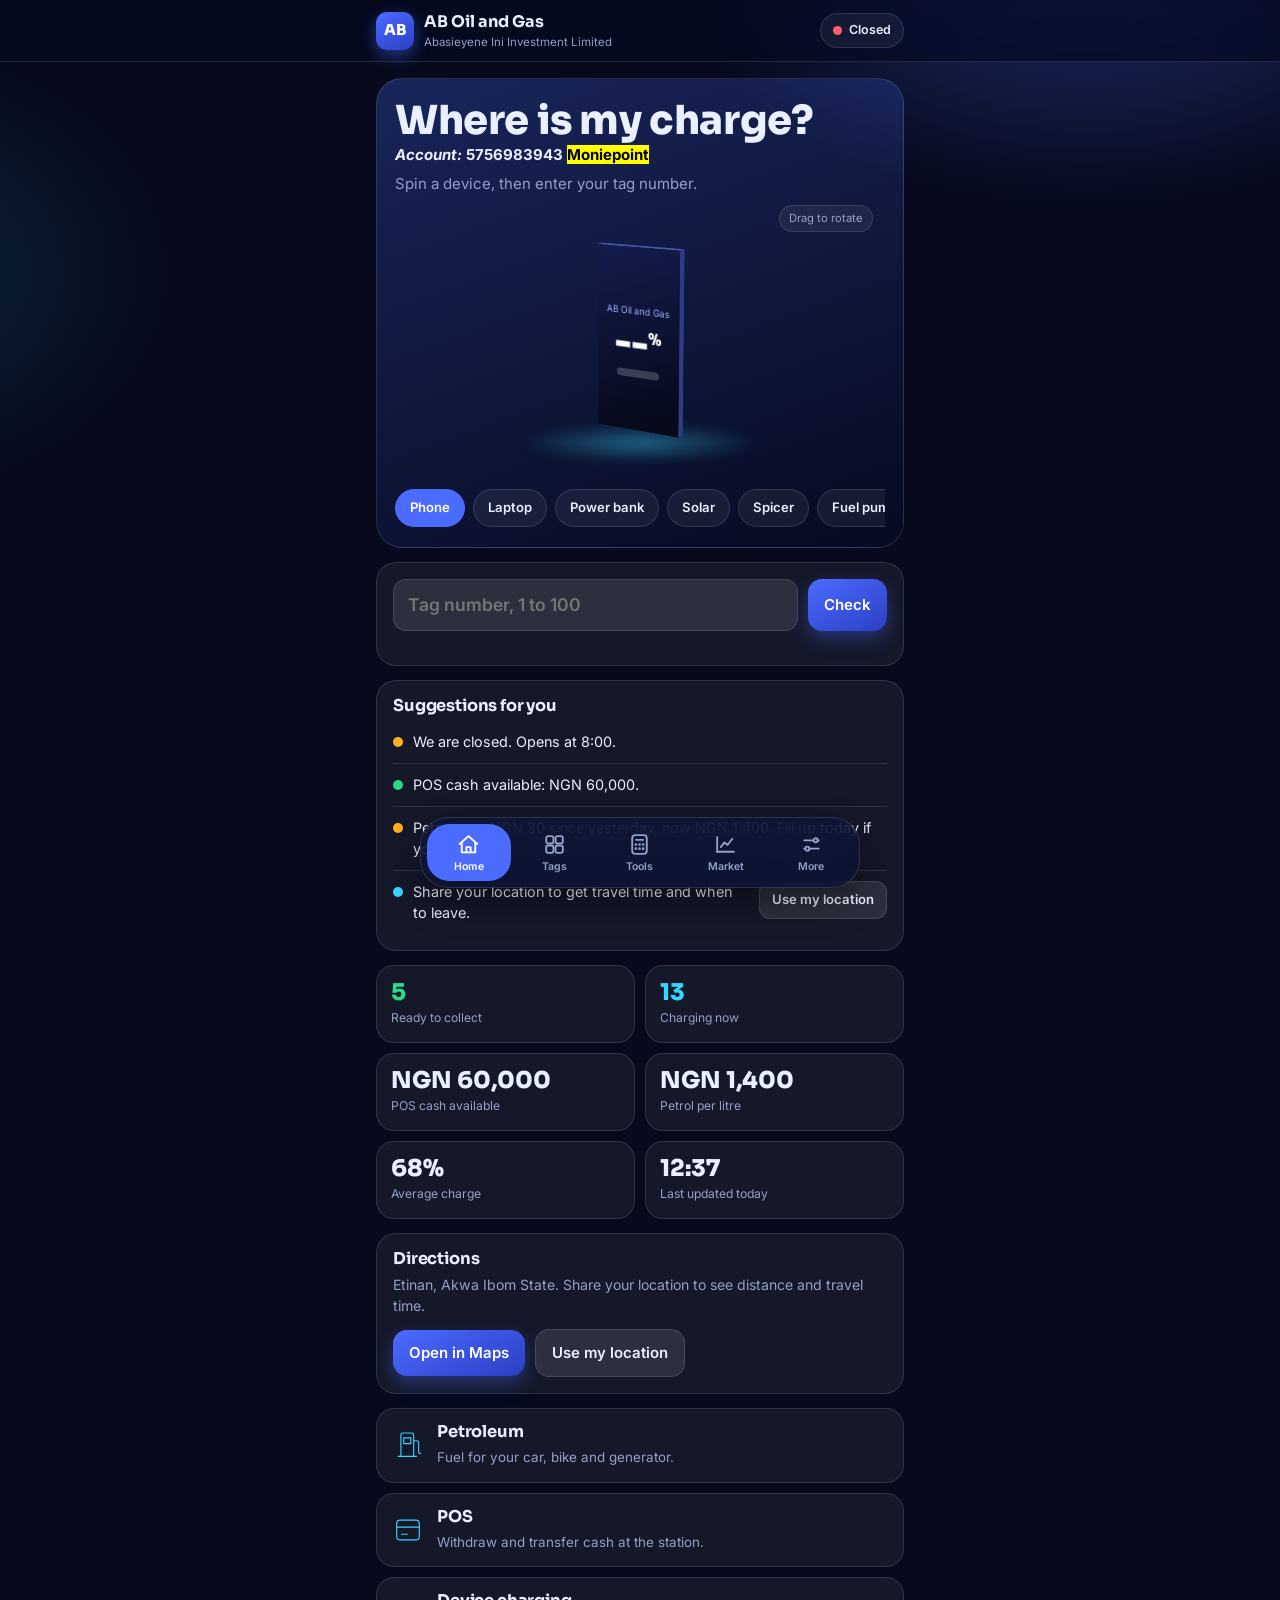
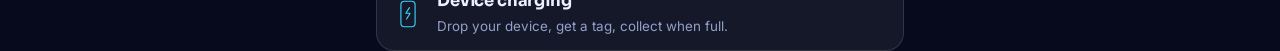
==== index.html @ 844b7a75 "Update index.html" ====
<!DOCTYPE html>
<html lang="en" data-theme="dark">
<head>
<meta charset="UTF-8">
<meta name="viewport" content="width=device-width, initial-scale=1, viewport-fit=cover">
<meta name="theme-color" content="#060A1C">
<title>AB Oil and Gas | Petrol, POS &amp; Device Charging in Etinan – Abasieyene Ini Investment Limited</title>
<meta name="description" content="Abasieyene Oil and Gas in Etinan, Akwa Ibom. Buy petrol (PMS) and diesel, use POS cash services, and charge phones securely with numbered tags. Check your charge status anytime.">
<meta name="keywords" content="Abasieyene Oil and Gas, Etinan petrol station, Akwa Ibom PMS, POS Etinan, device charging Etinan, Abasieyene Ini Investment Limited, fuel station Nigeria">
<meta name="author" content="Figsh for Abasieyene Ini Investment Limited">
<meta name="robots" content="index, follow">
<link rel="canonical" href="https://ab.devtem.org/">
<link rel="icon" href="/ab-og.jpg">
<meta property="og:type" content="website">
<meta property="og:url" content="https://ab.devtem.org">
<meta property="og:site_name" content="AB Oil and Gas">
<meta property="og:title" content="AB Oil and Gas | Etinan petrol, POS &amp; charging">
<meta property="og:description" content="Petrol, POS withdrawals and secure device charging in Etinan, Akwa Ibom. Check your tag charge status online.">
<meta property="og:image" content="https://ab.devtem.org/ab-og.jpg">
<meta property="og:image:width" content="1200">
<meta property="og:image:height" content="630">
<meta property="og:image:alt" content="AB Oil and Gas – Abasieyene Ini Investment Limited, Etinan">
<meta property="og:locale" content="en_NG">
<meta name="twitter:card" content="summary_large_image">
<meta name="twitter:title" content="AB Oil and Gas | Etinan">
<meta name="twitter:description" content="Petrol, POS and device charging in Etinan, Akwa Ibom. Check your charge with your tag number.">
<meta name="twitter:image" content="https://ab.devtem.org/ab-og.jpg">
<meta name="geo.region" content="NG-AK">
<meta name="geo.placename" content="Etinan">
<script type="application/ld+json">
{
  "@context": "https://schema.org",
  "@type": "GasStation",
  "name": "Abasieyene Oil and Gas",
  "alternateName": ["AB Oil and Gas", "Abasieyene Ini Investment Limited"],
  "description": "Commercial petrol filling station in Etinan offering Premium Motor Spirit (PMS), diesel, POS cash services and secure device charging with numbered claim tags.",
  "url": "https://ab.devtem.org",
  "image": "https://ab.devtem.org/ab-og.jpg",
  "telephone": "+2348168906132",
  "address": {
    "@type": "PostalAddress",
    "addressLocality": "Etinan",
    "addressRegion": "Akwa Ibom",
    "addressCountry": "NG"
  },
  "geo": {
    "@type": "GeoCoordinates",
    "latitude": 4.8556,
    "longitude": 7.8514
  },
  "openingHoursSpecification": {
    "@type": "OpeningHoursSpecification",
    "dayOfWeek": ["Monday","Tuesday","Wednesday","Thursday","Friday","Saturday","Sunday"],
    "opens": "08:00",
    "closes": "20:00"
  },
  "priceRange": "NGN",
  "currenciesAccepted": "NGN",
  "paymentAccepted": "Cash, POS",
  "areaServed": "Etinan, Akwa Ibom State, Nigeria",
  "parentOrganization": {
    "@type": "Organization",
    "name": "Abasieyene Ini Investment Limited"
  },
  "sameAs": ["https://ab.devtem.org/about"]
}
</script>
<link rel="preconnect" href="https://fonts.googleapis.com">
<link rel="preconnect" href="https://fonts.gstatic.com" crossorigin>
<link href="https://fonts.googleapis.com/css2?family=Inter:wght@400;500;600&family=Sora:wght@600;700;800&display=swap" rel="stylesheet">
<style>
:root{
  --font:"Inter",system-ui,-apple-system,"Segoe UI",sans-serif;
  --disp:"Sora","Inter",system-ui,sans-serif;
  --bg:#060A1C; --bg2:#0C1333; --card:rgba(255,255,255,.06); --card2:rgba(255,255,255,.10);
  --line:rgba(255,255,255,.12); --text:#EAF0FF; --mut:#93A0C8;
  --blue:#4C6BFF; --blue2:#2B3FC4; --cyan:#37D6FF; --ok:#2BD98A; --warn:#FFB020; --bad:#FF5C6C;
}
[data-theme=light]{
  --bg:#EEF2FF; --bg2:#FFFFFF; --card:#FFFFFF; --card2:#F2F4FF;
  --line:rgba(20,30,90,.12); --text:#0E1433; --mut:#5A6590;
}
*{box-sizing:border-box;margin:0;padding:0;-webkit-tap-highlight-color:transparent}
html{scroll-behavior:smooth}
body{font-family:var(--font);background:var(--bg);color:var(--text);line-height:1.5;font-size:15px;min-height:100vh;overflow-x:hidden}
.bg{position:fixed;inset:0;z-index:-1;background:
  radial-gradient(700px 420px at 85% -5%,rgba(76,107,255,.35),transparent 60%),
  radial-gradient(500px 380px at -10% 30%,rgba(55,214,255,.14),transparent 60%),var(--bg)}
[data-theme=light] .bg{background:radial-gradient(700px 420px at 85% -5%,rgba(76,107,255,.22),transparent 60%),var(--bg)}
button,input,select,textarea{font:inherit;color:inherit}
button{cursor:pointer}
:focus-visible{outline:3px solid var(--cyan);outline-offset:2px}
h1,h2,h3{font-family:var(--disp);line-height:1.12;letter-spacing:-.01em}
h1{font-size:clamp(1.7rem,7vw,2.5rem);font-weight:800}
h2{font-size:1.35rem;font-weight:700;margin:6px 0 10px}
h3{font-size:1.02rem;font-weight:700;margin-bottom:6px}
p.mut,.mut{color:var(--mut)}
.wrap{max-width:560px;margin:0 auto;padding:0 16px}

/* header */
.top{position:sticky;top:0;z-index:30;backdrop-filter:blur(16px) saturate(150%);background:color-mix(in srgb,var(--bg) 72%,transparent);border-bottom:1px solid var(--line)}
.top .wrap{display:flex;align-items:center;justify-content:space-between;gap:10px;padding-top:10px;padding-bottom:10px}
.brand{display:flex;align-items:center;gap:10px;min-width:0}
.logo{width:38px;height:38px;border-radius:11px;background:linear-gradient(150deg,var(--blue),var(--blue2));display:grid;place-items:center;font-family:var(--disp);font-weight:800;color:#fff;box-shadow:0 6px 16px rgba(76,107,255,.45);flex:none}
.brand b{display:block;font-family:var(--disp);font-size:1rem}
.brand small{display:block;color:var(--mut);font-size:.72rem;white-space:nowrap;overflow:hidden;text-overflow:ellipsis}
.pill{display:inline-flex;align-items:center;gap:7px;padding:7px 12px;border-radius:99px;background:var(--card);border:1px solid var(--line);font-size:.78rem;font-weight:600;white-space:nowrap}
.pill i{width:9px;height:9px;border-radius:50%;background:var(--bad)}
.pill.open i{background:var(--ok);animation:pulse 1.8s infinite}
@keyframes pulse{0%{box-shadow:0 0 0 0 rgba(43,217,138,.6)}100%{box-shadow:0 0 0 9px rgba(43,217,138,0)}}

main{padding-bottom:120px}
.view{display:none;padding-top:16px}
.view.on{display:block;animation:vin .25s ease-out}
@keyframes vin{from{opacity:0;transform:translateY(8px)}}
.stack>*+*{margin-top:14px}
.card{background:var(--card);border:1px solid var(--line);border-radius:20px;padding:16px}
.row{display:flex;gap:10px;flex-wrap:wrap;align-items:center}
.btn{border:0;border-radius:14px;padding:12px 16px;font-weight:600;background:linear-gradient(150deg,var(--blue),var(--blue2));color:#fff;text-decoration:none;display:inline-flex;align-items:center;justify-content:center;gap:6px;box-shadow:0 8px 18px rgba(76,107,255,.35)}
.btn:active{transform:translateY(1px)}
.btn.sm{padding:8px 12px;font-size:.82rem;border-radius:11px}
.btn.alt{background:var(--card2);color:var(--text);box-shadow:none;border:1px solid var(--line)}
.btn.amber{background:linear-gradient(150deg,#FFC24A,var(--warn));color:#2a1a00;box-shadow:0 8px 18px rgba(255,176,32,.3)}
.btn.bad{background:linear-gradient(150deg,#ff7b88,var(--bad));box-shadow:none}
input,select,textarea{width:100%;background:var(--card2);border:1px solid var(--line);border-radius:13px;padding:12px 14px;outline-offset:2px}
input[type=range]{padding:0;accent-color:var(--blue);height:30px;background:none;border:0}
label{display:block;font-size:.78rem;color:var(--mut);margin:10px 0 5px}
textarea{min-height:90px;resize:vertical;font-size:.82rem}

/* hero + 3D stage */
.hero{position:relative;border-radius:26px;padding:20px 18px 14px;background:linear-gradient(160deg,rgba(76,107,255,.28),rgba(12,19,51,.2));border:1px solid var(--line);overflow:hidden}
.hero p{color:var(--mut);margin-top:6px;max-width:34ch}
.stage{position:relative;height:290px;perspective:1000px;touch-action:pan-y;cursor:grab;display:grid;place-items:center;user-select:none;-webkit-user-select:none}
.stage:active{cursor:grabbing}
.rig{position:relative;width:0;height:0;transform-style:preserve-3d;transform:rotateX(var(--rx,-14deg)) rotateY(var(--ry,-28deg))}
.bx{position:absolute;left:0;top:0;transform-style:preserve-3d}
.f{position:absolute;backface-visibility:hidden;overflow:hidden}
.floor{position:absolute;bottom:22px;left:50%;width:240px;height:40px;margin-left:-120px;border-radius:50%;background:radial-gradient(closest-side,rgba(55,214,255,.4),transparent);filter:blur(5px)}
.drag-hint{position:absolute;right:12px;top:10px;font-size:.7rem;color:var(--mut);background:var(--card);border:1px solid var(--line);padding:4px 9px;border-radius:99px}
.chips{display:flex;gap:8px;overflow-x:auto;padding:4px 0 6px;scrollbar-width:none}
.chip{border:1px solid var(--line);background:var(--card);color:var(--text);padding:8px 14px;border-radius:99px;font-size:.82rem;font-weight:600;white-space:nowrap}
.chip.on{background:var(--blue);border-color:var(--blue);color:#fff}
.scr{width:100%;height:100%;display:grid;place-content:center;justify-items:center;gap:8px;color:#fff;font-family:var(--disp);text-align:center}
.scr small{font-size:.62rem;color:#9db0ff;font-family:var(--font)}
.scr b{font-size:2.3rem;font-weight:800;line-height:1}
.scr sup{font-size:1rem}
.scr .bt{width:68%;height:8px;border-radius:5px;background:rgba(255,255,255,.2);overflow:hidden}
.scr .bt i{display:block;height:100%;background:var(--ok)}
.cam{position:absolute;top:10px;left:10px;width:28px;height:28px;border-radius:10px;background:#0a0f33;box-shadow:inset 0 0 0 3px #2c3a9c}
.kb{width:100%;height:100%;background:repeating-linear-gradient(90deg,rgba(255,255,255,.16) 0 14px,transparent 14px 18px),repeating-linear-gradient(0deg,transparent 0 16px,rgba(0,0,0,.35) 16px 20px)}
.pb{width:100%;height:100%;display:grid;place-content:center;justify-items:center;gap:7px;color:#16214f;font-family:var(--disp);font-weight:800}
.pb b{font-size:1.15rem}
.pb span{display:flex;gap:4px}
.pb span i{width:9px;height:9px;border-radius:50%;background:#16214f33}
.pb span i.on{background:var(--ok);box-shadow:0 0 6px var(--ok)}
.sol{width:100%;height:100%;background:linear-gradient(90deg,rgba(255,255,255,.35) 1px,transparent 1px) 0 0/30px 30px,linear-gradient(rgba(255,255,255,.35) 1px,transparent 1px) 0 0/30px 30px,linear-gradient(150deg,#2f52e6,#0a1a6e)}
.pd{margin:14px 10px;padding:10px 6px;border-radius:9px;background:#080d2c;color:var(--cyan);text-align:center;font-family:var(--disp)}
.pd span{display:block;font-size:.62rem;color:#7f91d6;font-family:var(--font)}
.pd b{font-size:1.6rem}
.pl{margin:8px auto;width:50%;height:6px;border-radius:4px;background:#6f84e8}

/* finder + tag */
.finder{display:flex;gap:10px}
.finder input{font-size:1.1rem;font-weight:600}
.tag{position:relative;background:linear-gradient(160deg,#1a1fc0,#0b0d6e);border-radius:14px;padding:20px;box-shadow:0 18px 34px rgba(5,6,70,.5),inset 0 0 0 1px rgba(255,255,255,.14);animation:drop .35s ease-out;color:#EFEAD2}
.tag::after{content:"";position:absolute;right:16px;top:16px;width:20px;height:20px;border-radius:50%;background:var(--bg);box-shadow:inset 0 2px 4px rgba(0,0,0,.5)}
.engrave{font-family:var(--disp);font-weight:800;font-size:1.7rem;line-height:1.05;letter-spacing:.01em;text-shadow:0 1px 0 rgba(255,255,255,.28),0 -1px 0 rgba(0,0,0,.55);padding-right:40px}
.tag .big{font-family:var(--disp);font-weight:800;font-size:3.6rem;line-height:1;margin-top:10px}
.tag .big small{font-size:1.4rem}
.batt{height:14px;border-radius:8px;background:rgba(0,0,0,.4);overflow:hidden;margin-top:8px}
.batt i{display:block;height:100%;width:0;background:var(--ok);transition:width .9s cubic-bezier(.2,.8,.2,1)}
.batt i.mid{background:var(--cyan)} .batt i.low{background:var(--warn)}
.tag .meta{margin-top:10px;font-size:.88rem;opacity:.92}
.tag .row{margin-top:12px}
@keyframes drop{from{opacity:0;transform:translateY(-10px) rotate(-1.2deg)}}
.miss{border-radius:16px;padding:16px;background:var(--card);border:1px dashed var(--line)}
.miss p{margin-bottom:10px}

/* advice */
.adv{list-style:none}
.adv li{display:flex;gap:10px;align-items:flex-start;padding:10px 0;border-top:1px solid var(--line)}
.adv li:first-child{border-top:0}
.adv .dt{width:10px;height:10px;border-radius:50%;margin-top:6px;flex:none;background:var(--blue)}
.adv .k-ok .dt{background:var(--ok)} .adv .k-warn .dt{background:var(--warn)} .adv .k-go .dt{background:var(--cyan)} .adv .k-msg .dt{background:var(--bad)}
.adv p{flex:1;font-size:.9rem}

/* stats */
.stats{display:grid;grid-template-columns:1fr 1fr;gap:10px}
.stat{background:var(--card);border:1px solid var(--line);border-radius:18px;padding:14px}
.stat b{display:block;font-family:var(--disp);font-size:1.45rem;font-weight:800;line-height:1.1}
.stat span{font-size:.76rem;color:var(--mut)}
.stat.g b{color:var(--ok)} .stat.c b{color:var(--cyan)}

/* services */
.svc{display:grid;gap:10px}
.svc div{display:flex;gap:12px;align-items:center;background:var(--card);border:1px solid var(--line);border-radius:18px;padding:14px}
.svc svg{width:34px;height:34px;flex:none;stroke:var(--cyan);fill:none;stroke-width:1.6;stroke-linecap:round;stroke-linejoin:round}
.svc p{font-size:.84rem;color:var(--mut)}

/* tags grid */
.seg{display:flex;background:var(--card);border:1px solid var(--line);border-radius:14px;padding:4px;gap:4px;overflow-x:auto;scrollbar-width:none}
.seg button{flex:1;border:0;background:none;padding:9px 12px;border-radius:10px;color:var(--mut);font-weight:600;font-size:.82rem;white-space:nowrap}
.seg button.on{background:var(--blue);color:#fff}
.grid{display:grid;grid-template-columns:repeat(5,1fr);gap:8px}
.cell{position:relative;border:1px solid var(--line);background:var(--card);border-radius:14px;padding:8px 2px 11px;text-align:center;overflow:hidden}
.cell b{display:block;font-family:var(--disp);font-size:1.02rem}
.cell span{font-size:.68rem;color:var(--mut)}
.cell i{position:absolute;left:0;bottom:0;height:4px;width:var(--p);background:var(--blue)}
.cell.ready i{background:var(--ok)} .cell.low i{background:var(--warn)} .cell.none{opacity:.55}
.cell.watch::before{content:"";position:absolute;top:6px;right:6px;width:7px;height:7px;border-radius:50%;background:var(--warn)}

/* sheet */
.sheet{position:fixed;inset:0;z-index:70;display:none}
.sheet.on{display:block}
.sheet .back{position:absolute;inset:0;background:rgba(2,4,16,.6);backdrop-filter:blur(4px)}
.sheet .pane{position:absolute;left:0;right:0;bottom:0;max-height:88vh;overflow:auto;background:var(--bg2);border-radius:26px 26px 0 0;padding:14px 16px calc(24px + env(safe-area-inset-bottom));max-width:560px;margin:0 auto;border:1px solid var(--line);animation:up .28s ease-out}
@keyframes up{from{transform:translateY(40px);opacity:0}}
.grab{width:42px;height:5px;border-radius:3px;background:var(--line);margin:0 auto 12px}

/* tools */
.tilt{transform:perspective(900px) rotateX(var(--tx,0deg)) rotateY(var(--ty,0deg));transition:transform .15s;transform-style:preserve-3d}
.panel{display:none}
.panel.on{display:block}
.disp{background:#070b24;border-radius:16px;padding:12px 16px;text-align:right;margin-bottom:14px;box-shadow:inset 0 3px 10px rgba(0,0,0,.6);color:#EAF0FF}
.disp small{display:block;min-height:1.1em;color:#7f91d6;font-size:.8rem}
.disp b{font-family:var(--disp);font-size:2.1rem;font-weight:700;word-break:break-all}
.keys{display:grid;grid-template-columns:repeat(4,1fr);gap:12px 10px;padding-bottom:8px}
.key{border:0;border-radius:15px;padding:15px 0;font:700 1.15rem var(--disp);color:#fff;background:linear-gradient(#34459f,#232f7d);box-shadow:0 6px 0 #111a55,0 12px 14px rgba(0,0,0,.35);transition:transform .08s,box-shadow .08s}
.key:active{transform:translateY(5px);box-shadow:0 1px 0 #111a55,0 3px 6px rgba(0,0,0,.35)}
.key.op{background:linear-gradient(#6783ff,#3f58e6);box-shadow:0 6px 0 #1f2f9c,0 12px 14px rgba(0,0,0,.35)}
.key.fn{background:linear-gradient(#56628f,#3b4570);box-shadow:0 6px 0 #1c2342,0 12px 14px rgba(0,0,0,.35)}
.key.eq{background:linear-gradient(#ffc24a,#f0a000);color:#2a1a00;box-shadow:0 6px 0 #9a6600,0 12px 14px rgba(0,0,0,.35)}
.sug{margin-top:12px;padding:12px 14px;border-radius:14px;background:rgba(55,214,255,.1);border:1px solid rgba(55,214,255,.3);font-size:.88rem}
.sug.warn{background:rgba(255,176,32,.1);border-color:rgba(255,176,32,.4)}
.sug.ok{background:rgba(43,217,138,.1);border-color:rgba(43,217,138,.4)}
.cart{display:flex;align-items:center;justify-content:space-between;padding:10px 0;border-top:1px solid var(--line)}
.cart:first-child{border-top:0}
.cart small{color:var(--mut);display:block}
.step{display:flex;align-items:center;gap:10px}
.step button{width:36px;height:36px;border-radius:12px;border:0;font-weight:800;font-size:1.1rem;color:#fff;background:linear-gradient(#34459f,#232f7d);box-shadow:0 4px 0 #111a55}
.step button:active{transform:translateY(3px);box-shadow:0 1px 0 #111a55}
.step b{min-width:22px;text-align:center;font-family:var(--disp)}
.total{display:flex;justify-content:space-between;align-items:baseline;margin-top:8px;padding-top:12px;border-top:2px solid var(--line)}
.total b{font-family:var(--disp);font-size:1.7rem}
.out{font-family:var(--disp);font-size:2rem;font-weight:800;margin-top:8px}
.scale{display:flex;gap:4px;margin-top:12px}
.scale i{flex:1;height:26px;border-radius:7px;background:var(--card2);position:relative;display:block;box-shadow:0 4px 0 rgba(0,0,0,.25)}
.scale i.on{background:linear-gradient(#6783ff,#3f58e6);box-shadow:0 4px 0 #1f2f9c}
.scale-l{display:flex;gap:4px;font-size:.62rem;color:var(--mut);margin-top:8px}
.scale-l span{flex:1;text-align:center}

/* charts */
.cw{position:relative}
.cw svg{width:100%;height:auto;display:block;touch-action:pan-y}
.ln{stroke-dasharray:1;animation:draw 1s ease-out}
@keyframes draw{from{stroke-dashoffset:1}}
.tip{position:absolute;top:0;transform:translateX(-50%);background:var(--bg2);border:1px solid var(--line);border-radius:10px;padding:6px 10px;font-size:.76rem;pointer-events:none;white-space:nowrap;box-shadow:0 8px 18px rgba(0,0,0,.3)}
.tip b{display:block;font-family:var(--disp)}
.sm-stats{display:grid;grid-template-columns:repeat(3,1fr);gap:8px;margin-top:12px}
.sm-stats div{background:var(--card2);border-radius:12px;padding:8px 10px;font-size:.72rem;color:var(--mut)}
.sm-stats b{display:block;color:var(--text);font-family:var(--disp);font-size:.95rem}
.donut{display:flex;gap:14px;align-items:center}
.donut svg{width:140px;height:140px;flex:none}
.donut .leg{flex:1;display:grid;gap:6px}
.donut .leg button{display:flex;align-items:center;gap:8px;border:1px solid var(--line);background:var(--card2);border-radius:11px;padding:7px 10px;font-size:.8rem;text-align:left}
.donut .leg button.on{border-color:var(--cyan)}
.donut .leg i{width:10px;height:10px;border-radius:3px;flex:none}
.donut .leg b{margin-left:auto}
.bar{display:grid;grid-template-columns:84px 1fr 34px;gap:8px;align-items:center;margin:8px 0;font-size:.82rem}
.bar div{height:12px;border-radius:7px;background:var(--card2);overflow:hidden}
.bar div i{display:block;height:100%;background:linear-gradient(90deg,var(--blue),var(--cyan));border-radius:7px;transition:width .6s}

/* more */
details{background:var(--card);border:1px solid var(--line);border-radius:16px;padding:13px 15px}
details+details{margin-top:8px}
summary{font-weight:600;cursor:pointer}
details p,details li{color:var(--mut);margin-top:8px;font-size:.9rem}
details ul{padding-left:18px}
.map{border:0;width:100%;height:240px;border-radius:16px;background:var(--card2)}
.credit{text-align:center;color:var(--mut);font-size:.84rem;padding:10px 0}
.credit b{color:var(--text)}

/* tab bar */
.tabbar{position:fixed;left:50%;bottom:max(12px,env(safe-area-inset-bottom));transform:translateX(-50%);width:min(440px,calc(100% - 24px));display:grid;grid-template-columns:repeat(5,1fr);gap:2px;z-index:60;padding:6px;border-radius:28px;background:color-mix(in srgb,var(--bg2) 80%,transparent);backdrop-filter:blur(22px) saturate(170%);border:1px solid var(--line);box-shadow:0 14px 34px rgba(0,0,0,.4)}
.tab{border:0;background:none;color:var(--mut);display:grid;justify-items:center;gap:2px;padding:8px 0 6px;border-radius:22px;font-size:.66rem;font-weight:600;transition:background .2s,color .2s}
.tab svg{width:25px;height:25px;stroke:currentColor;fill:none;stroke-width:1.8;stroke-linecap:round;stroke-linejoin:round}
.tab[aria-current=page]{background:var(--blue);color:#fff}

.toast{position:fixed;left:50%;bottom:104px;transform:translateX(-50%) translateY(20px);background:var(--text);color:var(--bg);padding:10px 16px;border-radius:14px;font-size:.84rem;font-weight:600;opacity:0;pointer-events:none;transition:.25s;z-index:90;max-width:90%;text-align:center}
.toast.on{opacity:1;transform:translateX(-50%)}
@media(prefers-reduced-motion:reduce){*{animation:none!important;transition:none!important}}
</style>
</head>
<body>
<div class="bg"></div>

<header class="top">
  <div class="wrap">
    <div class="brand">
      <div class="logo">AB</div>
      <div><b>AB Oil and Gas</b><small>Abasieyene Ini Investment Limited</small></div>
    </div>
    <div class="pill" id="openPill"><i></i><span id="openTxt">Checking</span></div>
  </div>
</header>

<main class="wrap">

<!-- HOME -->
<section class="view stack" id="v-home">
  <div class="hero">
    <h1>Where is my charge?</h1>
    <strong><i>Account:</i> 5756983943 <mark>Moniepoint</mark></strong>
    <p>Spin a device, then enter your tag number.</p>
    <div class="stage" id="stage"><span class="drag-hint">Drag to rotate</span><div class="floor"></div><div class="rig" id="rig"></div></div>
    <div class="chips" id="devChips"></div>
  </div>

  <div class="card">
    <form class="finder" id="finder" autocomplete="off">
      <input id="tagInput" type="number" inputmode="numeric" min="1" max="100" placeholder="Tag number, 1 to 100" aria-label="Tag number">
      <button class="btn" type="submit">Check</button>
    </form>
    <div class="chips" id="recent" style="margin-top:8px"></div>
  </div>

  <div id="tagOut" aria-live="polite"></div>

  <div class="card">
    <h3>Suggestions for you</h3>
    <ul class="adv" id="advice"></ul>
  </div>

  <div class="stats" id="overview"></div>

  <div class="card" id="dirCard"></div>

  <div class="svc">
    <div><svg viewBox="0 0 48 48"><path d="M14 40V10a3 3 0 0 1 3-3h12a3 3 0 0 1 3 3v30M10 40h26"/><path d="M32 18h4a3 3 0 0 1 3 3v12a3 3 0 0 0 3 3"/><path d="M18 14h10v8H18z"/></svg><section><h3>Petroleum</h3><p>Fuel for your car, bike and generator.</p></section></div>
    <div><svg viewBox="0 0 48 48"><rect x="8" y="10" width="32" height="28" rx="5"/><path d="M8 20h32M15 30h8"/></svg><section><h3>POS</h3><p>Withdraw and transfer cash at the station.</p></section></div>
    <div><svg viewBox="0 0 48 48"><rect x="14" y="6" width="20" height="36" rx="5"/><path d="M26 15l-5 8h6l-5 8"/></svg><section><h3>Device charging</h3><p>Drop your device, get a tag, collect when full.</p></section></div>
  </div>
</section>

<!-- TAGS -->
<section class="view stack" id="v-tags">
  <h2>All tags</h2>
  <div class="seg" id="tagFilter">
    <button data-f="all" class="on">All</button>
    <button data-f="ready">Ready</button>
    <button data-f="charging">Charging</button>
    <button data-f="none">Not written</button>
    <button data-f="watch">Watching</button>
  </div>
  <div class="grid" id="tagGrid"></div>
  <p class="mut" style="font-size:.82rem">Percentages are written in from time to time. Tap a tag for details. Last updated <b id="updTags"></b>.</p>
</section>

<!-- TOOLS -->
<section class="view stack" id="v-tools">
  <h2>Calculators</h2>
  <div class="seg" id="toolSeg">
    <button data-t="keypad" class="on">Keypad</button>
    <button data-t="cost">Charging</button>
    <button data-t="fuel">Fuel</button>
    <button data-t="pos">POS</button>
    <button data-t="time">Charge time</button>
  </div>

  <div class="card tilt panel on" data-p="keypad">
    <div class="disp"><small id="cExpr"></small><b id="cOut">0</b></div>
    <div class="keys" id="keys"></div>
    <div class="sug" id="cSug">Type an amount to see what it buys in petrol.</div>
  </div>

  <div class="card tilt panel" data-p="cost">
    <h3>Charging cost</h3>
    <div id="cartRows"></div>
    <div class="total"><span class="mut">Total</span><b id="cartTotal">NGN 0</b></div>
    <div class="sug" id="cartSug"></div>
  </div>

  <div class="card tilt panel" data-p="fuel">
    <h3>Fuel</h3>
    <label for="fNgn">Amount (NGN)</label>
    <input id="fNgn" type="number" inputmode="decimal" placeholder="e.g. 5000">
    <div class="chips" id="fChips" style="margin-top:8px"></div>
    <label for="fLit">Litres</label>
    <input id="fLit" type="number" inputmode="decimal" placeholder="e.g. 5.5">
    <label for="fKml">Your vehicle: km per litre</label>
    <input id="fKml" type="number" inputmode="decimal" value="10">
    <div class="out" id="fOut">0 L</div>
    <div class="sug" id="fSug"></div>
  </div>

  <div class="card tilt panel" data-p="pos">
    <h3>POS withdrawal scale</h3>
    <label for="pAmt">Amount to withdraw (NGN)</label>
    <input id="pAmt" type="number" inputmode="decimal" placeholder="e.g. 20000">
    <div class="chips" id="pChips" style="margin-top:8px"></div>
    <div class="out" id="pOut">NGN 0</div>
    <p class="mut" id="pFee"></p>
    <div class="scale" id="pScale"></div>
    <div class="scale-l" id="pScaleL"></div>
    <div class="sug" id="pSug"></div>
  </div>

  <div class="card tilt panel" data-p="time">
    <h3>Charge time</h3>
    <label for="tDev">Device</label>
    <select id="tDev"></select>
    <label for="tFrom">Now at: <b id="tFromV">20%</b></label>
    <input id="tFrom" type="range" min="0" max="99" value="20">
    <label for="tTo">Collect at: <b id="tToV">100%</b></label>
    <input id="tTo" type="range" min="1" max="100" value="100">
    <div class="out" id="tOut">0 min</div>
    <div class="scale" id="tScale"></div>
    <div class="sug" id="tSug"></div>
  </div>
</section>

<!-- MARKET -->
<section class="view stack" id="v-market">
  <h2>Market movement</h2>
  <div class="card">
    <div class="seg" id="mMetric">
      <button data-m="petrol" class="on">Petrol</button>
      <button data-m="pos">POS cash</button>
      <button data-m="dev">Devices</button>
    </div>
    <div class="seg" id="mRange" style="margin-top:8px">
      <button data-r="7" class="on">7 days</button>
      <button data-r="30">30 days</button>
    </div>
    <div class="cw" id="chart" style="margin-top:12px"></div>
    <div class="sm-stats" id="mStats"></div>
    <div class="sug" id="mSug"></div>
    <p class="mut" style="font-size:.74rem;margin-top:8px">Earlier days are sample data until real days are logged in the attendant panel.</p>
  </div>
  <div class="card">
    <h3>Tag status</h3>
    <div class="donut" id="donut"></div>
  </div>
  <div class="card">
    <h3>Device mix on the board</h3>
    <div id="bars"></div>
  </div>
</section>

<!-- MORE -->
<section class="view stack" id="v-more">
  <h2>More</h2>

  <div class="card">
    <h3>Attendant panel</h3>
    <div id="lock">
      <p class="mut" style="font-size:.86rem">Enter the PIN to edit percentages, POS cash and petrol price.</p>
      <div class="finder" style="margin-top:10px"><input id="pin" type="password" inputmode="numeric" placeholder="PIN" aria-label="PIN"><button class="btn" id="unlock">Unlock</button></div>
    </div>
    <div id="admin" hidden>
      <label for="aN">Tag number</label>
      <input id="aN" type="number" inputmode="numeric" min="1" max="100" placeholder="1 to 100">
      <label for="aPn">Percentage: <b id="aPv">0%</b></label>
      <input id="aP" type="range" min="0" max="100" value="0">
      <div class="row" style="margin-top:6px">
        <select id="aT" style="flex:1"></select>
        <input id="aPn" type="number" inputmode="numeric" min="0" max="100" value="0" style="width:90px">
      </div>
      <div class="row" style="margin-top:12px">
        <button class="btn sm" id="aSave">Save tag</button>
        <button class="btn sm alt" id="aMinus">-10</button>
        <button class="btn sm alt" id="aPlus">+10</button>
        <button class="btn sm amber" id="aFull">Full</button>
        <button class="btn sm bad" id="aDel">Collected</button>
      </div>
      <label for="aBulk">Bulk edit (tag=percent, separated by commas)</label>
      <textarea id="aBulk" placeholder="12=100, 45=35, 89=72"></textarea>
      <div class="row" style="margin-top:8px"><button class="btn sm" id="aBulkGo">Apply bulk</button></div>

      <h3 style="margin-top:20px">Station board</h3>
      <label for="aPos">POS cash available (NGN)</label><input id="aPos" type="number" inputmode="numeric">
      <label for="aPet">Petrol price per litre (NGN)</label><input id="aPet" type="number" inputmode="numeric">
      <div class="row"><div style="flex:1"><label for="aOpen">Opens</label><input id="aOpen" type="time"></div><div style="flex:1"><label for="aClose">Closes</label><input id="aClose" type="time"></div></div>
      <label for="aDev">Devices dropped today</label><input id="aDev" type="number" inputmode="numeric" value="0">
      <div class="row" style="margin-top:12px"><button class="btn sm" id="aSaveSt">Save board</button><button class="btn sm alt" id="aLog">Log today for charts</button></div>

      <h3 style="margin-top:20px">Data</h3>
      <textarea id="aJson" placeholder="Export or paste JSON here"></textarea>
      <div class="row" style="margin-top:8px">
        <button class="btn sm alt" id="aExport">Export</button>
        <button class="btn sm alt" id="aImport">Import</button>
        <button class="btn sm amber" id="aPublish">Publish</button>
        <button class="btn sm bad" id="aReset">Reset</button>
      </div>
      <label for="aNewPin">Change PIN</label>
      <div class="finder"><input id="aNewPin" type="password" inputmode="numeric" placeholder="New PIN"><button class="btn sm alt" id="aPinGo">Save PIN</button></div>
      <div class="row" style="margin-top:14px"><button class="btn sm alt" id="aLock">Lock panel</button></div>
    </div>
  </div>

  <div class="card">
    <h3>Preferences</h3>
    <div class="row"><button class="btn sm alt" id="themeBtn">Switch theme</button><button class="btn sm alt" id="clearBtn">Clear saved data on this phone</button></div>
  </div>

  <div>
    <details><summary>FAQ</summary>
      <p><b>How do I see my charge?</b> Enter the number on your blue tag in the Home tab. Tags run from 1 to 100.</p>
      <p><b>My tag shows nothing.</b> We write official percentages from time to time. You can also use “I can guess your percentage” by entering the time you plugged in — that estimate is not stored as official.</p>
      <p><b>I lost my tag.</b> We cannot release your item without the original tag. Please keep your tag safe.</p>
      <p><b>Can I do POS here?</b> Yes. The POS cash on the board shows what is available today.</p>
      <p><b>Where is the station?</b> Etinan, Akwa Ibom State. Open About for the team and directions from More.</p>
    </details>
    <details><summary>Security services</summary>
      <ul><li>Every device gets a numbered tag at drop-off.</li><li>Items are released only to the person presenting the original claim tag.</li><li>Devices stay in our supervised charging area.</li></ul>
    </details>
    <details><summary>Terms</summary>
      <ul><li>Lost tags mean unclaimed items.</li><li>Due to repeated loss of claim tags, we no longer release any phone or property without the original tag issued at drop-off.</li><li>If you lose your tag, we cannot release your items. Please keep your tag safe.</li></ul>
    </details>
    <details><summary>Technology</summary>
      <ul><li>Runs in any phone browser with no install.</li><li>Your recent tags, watchlist and settings are saved on your phone.</li><li>Built with plain HTML, CSS and JavaScript by Figsh Digital.</li></ul>
    </details>
  </div>

  <div class="card">
    <h3>Find us</h3>
    <p class="mut">Etinan, Akwa Ibom State, Nigeria</p>
    <div id="mapBox" style="margin-top:10px"></div>
    <div class="row" style="margin-top:12px">
      <a class="btn" data-act="wa" href="#">WhatsApp us</a>
      <a class="btn alt" data-act="dir" href="#">Get directions</a>
    </div>
  </div>

  <div class="card">
    <h3>About &amp; training</h3>
    <p class="mut" style="font-size:.88rem">Abasieyene Oil and Gas (Abasieyene Ini Investment Limited) — petrol, POS and device charging in Etinan.</p>
    <div class="row" style="margin-top:12px">
      <a class="btn alt sm" href="/charge">Charge Online? </a>
      
      <a class="btn alt sm" href="/about">About us &amp; team</a>
      <a class="btn alt sm" href="/uyo-streets">Uyo Streets training</a>
    </div>
  </div>

  <div class="credit">
    <p><a class="btn amber sm" data-act="wa" data-msg="Hello Figsh, I want to support the developer" href="#">Support the developer</a></p>
    <p style="margin-top:12px">Developed by <a href="https://figsh.devtem.org"><b>Figsh</b></a></p>
    <p>Contributors: <b>AB Limited</b></p>
    <p>WhatsApp +2348168906132</p>
    <p><a href="https://figsh.devtem.org">Who is <b>Figsh</b>?</a></p>
    <p style="margin-top:6px">Last updated <b id="updMore"></b></p>
  </div>
</section>

</main>

<div class="sheet" id="sheet" role="dialog" aria-modal="true" aria-label="Tag details">
  <div class="back" data-act="close"></div>
  <div class="pane"><div class="grab"></div><div id="sheetBody" class="stack"></div></div>
</div>

<nav class="tabbar" id="tabbar" aria-label="Main"></nav>
<div class="toast" id="toast" role="status"></div>
<noscript><p style="padding:20px">Please enable JavaScript to use this app.</p></noscript>

<script>
(() => {
"use strict";

/* ===================== EDIT THIS BLOCK ===================== */
const CONFIG = {
  whatsapp: "2348168906132",
  station: { lat: 4.8556, lng: 7.8514 },            // replace with the exact station coordinates
  hours: { open: "08:00", close: "20:30" },          // opening hours
  pin: "1234",                                       // default attendant PIN, change it in the app
  api: "",                                            // later: "/.netlify/functions/ab-data"
  dataVersion: 1,                                    // bump this to push new DEFAULTS to every phone
  rates: { phone: 1.2, laptop: 0.6, powerbank: 0.5, solar: 0.3, spicer: 0.4 }, // sample % gained per minute
  posFees: [[5000, 100], [10000, 200], [20000, 400], [50000, 900], [100000, 1900]], // sample [upTo, fee]
  tankLitres: 40
};
const DEVICES = [
  { id: "phone", label: "Phone", price: 100 },
  { id: "laptop", label: "Laptop", price: 200 },
  { id: "powerbank", label: "Power bank", price: 200 },
  { id: "solar", label: "Solar", price: 500 },
  { id: "spicer", label: "Spicer", price: 500 }
];
/* tags: { tagNumber: percent }  types: { tagNumber: deviceId } */
const DEFAULTS = {
  tags: { 74: 100, 45: 35, 17: 55, 1: 100, 88: 100, 40: 58, 62: 39, 44: 0, 72: 29, 29: 100, 22: 66, 57: 74, 52: 74, 76: 99, 2: 56, 48: 100, 16: 79, 82: 54},
  types: { 35: "phone", 12: "laptop", 91:"powerbank", 40: "powerbank", 67: "phone" },
  posCash: 60000,
  petrol: 1400,
  updated: "2026-11-03T12:37:01"
};
/* =========================================================== */

const $ = (s, r = document) => r.querySelector(s);
const $$ = (s, r = document) => [...r.querySelectorAll(s)];
const nf = n => Number(n).toLocaleString("en-NG");
const naira = n => "NGN " + nf(Math.round(n));
const clamp = (v, a, b) => Math.min(b, Math.max(a, v));
const vib = (ms = 8) => { try { navigator.vibrate && navigator.vibrate(ms); } catch (e) {} };
const reduced = matchMedia("(prefers-reduced-motion: reduce)").matches;
const devLabel = id => (DEVICES.find(d => d.id === id) || DEVICES[0]).label;


/* ---------- state + localStorage ---------- */
const KEY = "ab_state_v1";
function fresh(old) {
  const prefs = Object.assign({ theme: "dark", recent: [], watch: [], seen: {}, tab: "home", pos: null, cart: {}, kml: 10 }, (old && old.prefs) || {});
  return { v: CONFIG.dataVersion, local: false, tags: { ...DEFAULTS.tags }, types: { ...DEFAULTS.types }, posCash: DEFAULTS.posCash,
    petrol: DEFAULTS.petrol, updated: DEFAULTS.updated, logs: {}, hours: { ...CONFIG.hours }, pin: (old && old.pin) || CONFIG.pin, prefs };
}
function load() {
  let s = null;
  try { s = JSON.parse(localStorage.getItem(KEY)); } catch (e) {}
  const base = fresh(s);
  if (!s) return base;
  // keep a stored copy only if an attendant edited it on this phone AND it is newer than the file
  if (s.local && new Date(s.updated) > new Date(DEFAULTS.updated)) {
    Object.assign(base, { local: true, tags: s.tags || base.tags, types: s.types || base.types, posCash: s.posCash, petrol: s.petrol,
      updated: s.updated, hours: s.hours || base.hours, logs: s.logs || {} });
  }
  return base;
}
const save = () => {
  try {
    const out = { v: S.v, local: S.local, pin: S.pin, prefs: S.prefs };
    if (S.local) Object.assign(out, { tags: S.tags, types: S.types, posCash: S.posCash, petrol: S.petrol, updated: S.updated, hours: S.hours, logs: S.logs });
    localStorage.setItem(KEY, JSON.stringify(out));
  } catch (e) {}
};
let S = load();
function touch() { S.local = true; S.updated = new Date().toISOString(); save(); refreshAll(); }

/* ---------- tag data API (also on window.AB for console edits) ---------- */
function setTag(n, p, type) {
  n = Math.round(+n); p = Math.round(+p);
  if (!(n >= 1 && n <= 100) || isNaN(p)) return false;
  S.tags[n] = clamp(p, 0, 100);
  if (type) S.types[n] = type;
  touch(); return true;
}
function clearTag(n) { delete S.tags[n]; delete S.types[n]; touch(); }
const stOf = v => v === undefined ? "none" : v >= 100 ? "ready" : v < 30 ? "low" : "mid";

/* ---------- time + place ---------- */
const toMin = t => { const [h, m] = t.split(":").map(Number); return h * 60 + m; };
const clock = d => d.toLocaleTimeString("en-NG", { hour: "numeric", minute: "2-digit" });
const at = mins => { const d = new Date(); d.setHours(Math.floor(mins / 60), mins % 60, 0, 0); return d; };
function openInfo(now = new Date()) {
  const m = now.getHours() * 60 + now.getMinutes();
  const o = toMin(S.hours.open), c = toMin(S.hours.close);
  return { open: m >= o && m < c, openT: clock(at(o)), closeT: clock(at(c)), closeD: at(c) };
}
const dur = m => m < 60 ? m + " min" : Math.floor(m / 60) + "h " + (m % 60) + "m";
function haversine(a, b, c, d) {
  const R = 6371, r = x => x * Math.PI / 180;
  const dLat = r(c - a), dLng = r(d - b);
  const h = Math.sin(dLat / 2) ** 2 + Math.cos(r(a)) * Math.cos(r(c)) * Math.sin(dLng / 2) ** 2;
  return 2 * R * Math.asin(Math.sqrt(h));
}
function distKm() {
  const p = S.prefs.pos; if (!p) return null;
  return haversine(p.lat, p.lng, CONFIG.station.lat, CONFIG.station.lng) * 1.3;
}
function locate() {
  if (!navigator.geolocation) return toast("Location is not supported on this phone.");
  toast("Finding you...");
  navigator.geolocation.getCurrentPosition(p => {
    S.prefs.pos = { lat: p.coords.latitude, lng: p.coords.longitude, t: Date.now() };
    save(); refreshAdvice(); renderDir(); toast("Location saved on this phone.");
  }, () => toast("Location blocked. Allow it in your browser to get travel times."), { timeout: 9000, maximumAge: 600000 });
}
const dirUrl = () => `https://www.google.com/maps/dir/?api=1&destination=${CONFIG.station.lat},${CONFIG.station.lng}&travelmode=driving`;
const wa = t => `https://wa.me/${CONFIG.whatsapp}?text=${encodeURIComponent(t)}`;

/* ---------- history (sample base + logged days) ---------- */
const rnd = s => { const x = Math.sin(s * 9301.7) * 10000; return x - Math.floor(x); };
const hashStr = s => [...s].reduce((a, c) => a * 31 + c.charCodeAt(0), 7) % 100000;
const dayKey = d => d.getFullYear() + "-" + String(d.getMonth() + 1).padStart(2, "0") + "-" + String(d.getDate()).padStart(2, "0");
function history(days = 30) {
  const out = [], today = new Date();
  for (let i = days - 1; i >= 0; i--) {
    const d = new Date(today); d.setDate(d.getDate() - i);
    const k = dayKey(d), sd = hashStr(k), n = days - 1 - i;
    let petrol = Math.round((DEFAULTS.petrol - 25 + n * 0.8 + (rnd(sd) - .5) * 14) / 5) * 5;
    let pos = Math.round((DEFAULTS.posCash + (rnd(sd + 1) - .5) * 140000) / 1000) * 1000;
    let dev = 28 + Math.round(rnd(sd + 2) * 30);
    const lg = S.logs[k];
    if (lg) { petrol = lg.petrol ?? petrol; pos = lg.pos ?? pos; dev = lg.devices ?? dev; }
    if (i === 0) { petrol = S.petrol; pos = S.posCash; }
    out.push({ k, l: d.toLocaleDateString("en-NG", { day: "numeric", month: "short" }), petrol, pos, dev });
  }
  return out;
}

/* ---------- toast + icons ---------- */
let tt;
function toast(m) { const t = $("#toast"); t.textContent = m; t.classList.add("on"); clearTimeout(tt); tt = setTimeout(() => t.classList.remove("on"), 2600); }
const ICON = {
  home: '<path d="M3.5 11.5 12 4l8.5 7.5"/><path d="M5.5 10v9.5h13V10"/><path d="M10 19.5v-5h4v5"/>',
  tags: '<rect x="4" y="4" width="7" height="7" rx="2"/><rect x="13" y="4" width="7" height="7" rx="2"/><rect x="4" y="13" width="7" height="7" rx="2"/><rect x="13" y="13" width="7" height="7" rx="2"/>',
  tools: '<rect x="5" y="3" width="14" height="18" rx="3"/><path d="M8.5 7.5h7"/><path d="M8.5 12h.01M12 12h.01M15.5 12h.01M8.5 16h.01M12 16h.01M15.5 16h.01" stroke-width="2.6"/>',
  market: '<path d="M4 19V5"/><path d="M4 19h16"/><path d="m7.5 14.5 3.5-4.5 3 2.5 4.5-6"/>',
  more: '<path d="M5 8h9M18 8h1M5 16h1M10 16h9"/><circle cx="16" cy="8" r="2"/><circle cx="8" cy="16" r="2"/>'
};
const TABS = [["home", "Home"], ["tags", "Tags"], ["tools", "Tools"], ["market", "Market"], ["more", "More"]];
$("#tabbar").innerHTML = TABS.map(([id, l]) => `<button class="tab" data-tab="${id}" aria-label="${l}"><svg viewBox="0 0 24 24">${ICON[id]}</svg>${l}</button>`).join("");

/* ---------- navigation ---------- */
let mapLoaded = false;
function go(tab) {
  S.prefs.tab = tab; save();
  $$(".view").forEach(v => v.classList.toggle("on", v.id === "v-" + tab));
  $$(".tab").forEach(b => b.toggleAttribute("aria-current", b.dataset.tab === tab) || (b.dataset.tab === tab && b.setAttribute("aria-current", "page")));
  $$(".tab").forEach(b => { if (b.dataset.tab === tab) b.setAttribute("aria-current", "page"); else b.removeAttribute("aria-current"); });
  if (tab === "more" && !mapLoaded) {
    mapLoaded = true;
    $("#mapBox").innerHTML = '<iframe class="map" title="Map of Etinan" loading="lazy" src="https://www.openstreetmap.org/export/embed.html?bbox=7.82%2C4.83%2C7.88%2C4.88&layer=mapnik&marker=' + CONFIG.station.lat + '%2C' + CONFIG.station.lng + '"></iframe>';
  }
  if (tab === "market") renderMarket();
  window.scrollTo({ top: 0 });
}
$("#tabbar").addEventListener("click", e => { const b = e.target.closest(".tab"); if (b) { vib(); go(b.dataset.tab); } });

/* ---------- decision engine ---------- */
function advise(n) {
  const L = [], now = new Date(), o = openInfo(now), km = distKm();
  const travel = km == null ? null : Math.max(1, Math.round(km / 25 * 60));
  if (n) {
    let v = S.tags[n], type = S.types[n] || "phone", isGuess = false;
    if (v === undefined && tempEstimate && tempEstimate.n === n) {
      v = tempEstimate.p; type = tempEstimate.type || type; isGuess = true;
    }
    const rate = CONFIG.rates[type] || 1;
    if (v === undefined) L.push(["msg", `Tag ${n} has no percentage yet. Use the guess form above or ask us to check.`, "wa", n]);
    else if (v >= 100) {
      L.push([isGuess ? "go" : "ok", isGuess
        ? `Estimated full for tag ${n}. This is a guess — bring the original tag and confirm with the attendant.`
        : `Tag ${n} is fully charged. Bring the original tag to collect it.`]);
      if (!o.open) L.push(["warn", `We are closed now. Collect from ${o.openT}.`]);
      else if (travel != null) L.push(["go", `You are about ${travel} min away by bike. We close at ${o.closeT}.`, "dir"]);
    } else {
      const mins = Math.ceil((100 - v) / rate), ready = new Date(now.getTime() + mins * 60000);
      L.push(["go", `${isGuess ? "Estimated: " : ""}Tag ${n} (${devLabel(type).toLowerCase()}) is at ${v}%. About ${dur(mins)} to full, around ${clock(ready)}.${isGuess ? " (guess, not stored)" : ""}`]);
      if (ready > o.closeD) L.push(["warn", `It will not reach 100% before we close at ${o.closeT}. Collect tomorrow, or come earlier and take it part charged.`]);
      else if (travel != null) {
        const leave = new Date(ready.getTime() - travel * 60000);
        L.push(["go", leave > now ? `Leave around ${clock(leave)} to arrive as it reaches 100%.` : `If you leave now you arrive about ${Math.max(0, mins - travel)} min before it reaches 100%.`, "dir"]);
      }
    }
  }
  if (!n) L.push(o.open ? ["ok", `Open now until ${o.closeT}.`] : ["warn", `We are closed. Opens at ${o.openT}.`]);
  if (S.posCash < 50000) L.push(["warn", `POS cash is low today (${naira(S.posCash)}). Message us before a big withdrawal.`, "wa"]);
  else if (!n) L.push(["ok", `POS cash available: ${naira(S.posCash)}.`]);
  const h = history(2), diff = h[1].petrol - h[0].petrol;
  if (!n) L.push([diff > 0 ? "warn" : "ok", diff === 0 ? `Petrol is steady at ${naira(S.petrol)} per litre.` : diff > 0 ? `Petrol rose ${naira(diff)} since yesterday, now ${naira(S.petrol)}. Fill up today if you can.` : `Petrol dropped ${naira(-diff)} since yesterday, now ${naira(S.petrol)}. Good day to fill.`]);
  if (km == null) L.push(["go", "Share your location to get travel time and when to leave.", "locate"]);
  return L;
}
const ACT = { wa: "Message us", dir: "Directions", locate: "Use my location" };
function adviceHTML(list, n) {
  return list.map(([k, t, a]) => `<li class="k-${k}"><span class="dt"></span><p>${t}</p>${a ? `<button class="btn sm alt" data-act="${a}" ${a === "wa" ? `data-msg="Hello, please check tag ${a === "wa" && n ? n : ""}"` : ""}>${ACT[a]}</button>` : ""}</li>`).join("");
}
let curTag = null;
function refreshAdvice() { $("#advice").innerHTML = adviceHTML(advise(curTag), curTag); }

/* ---------- 3D devices (CSS 3D, no library) ---------- */
function box(w, h, d, faces, tf) {
  const b = document.createElement("div"); b.className = "bx"; if (tf) b.style.transform = tf;
  const defs = {
    front: [w, h, `translateZ(${d / 2}px)`, -w / 2, -h / 2],
    back: [w, h, `rotateY(180deg) translateZ(${d / 2}px)`, -w / 2, -h / 2],
    right: [d, h, `rotateY(90deg) translateZ(${w / 2}px)`, -d / 2, -h / 2],
    left: [d, h, `rotateY(-90deg) translateZ(${w / 2}px)`, -d / 2, -h / 2],
    top: [w, d, `rotateX(90deg) translateZ(${h / 2}px)`, -w / 2, -d / 2],
    bottom: [w, d, `rotateX(-90deg) translateZ(${h / 2}px)`, -w / 2, -d / 2]
  };
  for (const k in defs) {
    const [fw, fh, t, l, tp] = defs[k], c = faces[k] || faces.all || "#222";
    const f = document.createElement("div"); f.className = "f";
    f.style.cssText = `width:${fw}px;height:${fh}px;left:${l}px;top:${tp}px;transform:${t};background:${Array.isArray(c) ? c[0] : c}`;
    if (Array.isArray(c)) f.innerHTML = c[1];
    b.appendChild(f);
  }
  return b;
}
const grp = (tf, ...kids) => { const g = document.createElement("div"); g.className = "bx"; g.style.transform = tf; kids.forEach(k => g.appendChild(k)); return g; };
const scr = v => `<div class="scr"><small>AB Oil and Gas</small><b>${v == null ? "--" : v}<sup>%</sup></b><div class="bt"><i style="width:${v || 0}%"></i></div></div>`;
const BUILD = {
  phone: v => [box(92, 188, 10, { front: ["linear-gradient(160deg,#141c4d,#050816)", scr(v)], back: ["linear-gradient(160deg,#5b78ff,#1b2a9c)", '<span class="cam"></span>'], all: "#2f3b86", top: "#4656b4", bottom: "#222a5c" })],
  laptop: v => [
    box(220, 8, 150, { top: ["linear-gradient(#2d3868,#1c2450)", '<div class="kb"></div>'], front: "#4656b4", back: "#2a3470", left: "#33408a", right: "#33408a", bottom: "#1a2150" }, "translate3d(0,50px,0)"),
    grp("translate3d(0,46px,-72px) rotateX(10deg)", box(220, 140, 6, { front: ["linear-gradient(160deg,#141c4d,#050816)", scr(v)], back: "linear-gradient(160deg,#5b78ff,#1b2a9c)", all: "#2f3b86" }, "translate3d(0,-70px,0)"))
  ],
  powerbank: v => [box(72, 134, 26, { front: ["linear-gradient(160deg,#f1f4ff,#9fb0ff)", `<div class="pb"><b>${v == null ? "--" : v + "%"}</b><span>${[20, 40, 60, 80].map(t => `<i class="${v >= t ? "on" : ""}"></i>`).join("")}</span></div>`], back: "linear-gradient(160deg,#8aa0ff,#4c6bff)", all: "#7a8fe8", top: "#b8c6ff" })],
  solar: v => [
    box(220, 8, 90, { all: "#2a3470", top: "#3a4690" }, "translate3d(0,92px,0)"),
    box(10, 80, 10, { all: "#7d89c9" }, "translate3d(0,50px,-10px)"),
    box(212, 142, 6, { front: ["", '<div class="sol"></div>'], back: "#1f2a66", all: "#6f7fd0" }, "translate3d(0,0,0) rotateX(52deg)")
  ],
  spicer: v => BUILD.pump(v),
  pump: v => [
    box(136, 10, 84, { all: "#222a5c", top: "#323d84" }, "translate3d(0,95px,0)"),
    box(112, 170, 64, { front: ["linear-gradient(#eaeeff,#b8c3ff)", `<div class="pd"><span>Petrol NGN per litre</span><b>${S.petrol}</b></div><div class="pl"></div><div class="pl" style="width:30%"></div>`], back: "#c5cfff", left: "#8f9cf0", right: "#8f9cf0", top: "#aab6ff", bottom: "#6674d0" }, "translate3d(0,5px,0)"),
    box(126, 16, 78, { all: "#3f58e6", top: "#6f88ff" }, "translate3d(0,-88px,0)"),
    box(18, 64, 24, { all: "#1b2a9c" }, "translate3d(66px,14px,0)"),
    box(4, 70, 4, { all: "#0b0f2e" }, "translate3d(74px,64px,12px)")
  ]
};
BUILD.spicer = v => [
  box(150, 14, 90, { all: "#222a5c", top: "#323d84" }, "translate3d(0,92px,0)"),
  box(110, 120, 70, { front: ["linear-gradient(#eef1ff,#aebbff)", scr(v)], back: "#c5cfff", all: "#8f9cf0", top: "#b6c1ff" }, "translate3d(0,25px,0)"),
  box(40, 46, 30, { all: "#3f58e6", top: "#6f88ff" }, "translate3d(-30px,-58px,0)"),
  box(14, 60, 14, { all: "#7d89c9" }, "translate3d(30px,-52px,0)")
];
const STAGE = [["phone", "Phone"], ["laptop", "Laptop"], ["powerbank", "Power bank"], ["solar", "Solar"], ["spicer", "Spicer"], ["pump", "Fuel pump"]];
let curDev = "phone", rot = { x: -14, y: -28 }, drag = null, idle = 0;
let tempEstimate = null; // { n, p, type, mins } — temporary guess, never stored in S.tags
const rig = $("#rig"), stage = $("#stage");
function stageVal() {
  if (tempEstimate && curTag != null && tempEstimate.n === curTag) return tempEstimate.p;
  return curTag != null ? S.tags[curTag] : undefined;
}
function setDevice(id) {
  curDev = id; rig.innerHTML = ""; BUILD[id](stageVal()).forEach(e => rig.appendChild(e));
  $$("#devChips .chip").forEach(c => c.classList.toggle("on", c.dataset.d === id));
}
$("#devChips").innerHTML = STAGE.map(([id, l]) => `<button class="chip" data-d="${id}">${l}</button>`).join("");
$("#devChips").addEventListener("click", e => { const c = e.target.closest(".chip"); if (c) { vib(); setDevice(c.dataset.d); } });
const applyRot = () => { rig.style.setProperty("--rx", rot.x + "deg"); rig.style.setProperty("--ry", rot.y + "deg"); };
stage.addEventListener("pointerdown", e => { drag = { x: e.clientX, y: e.clientY }; try { stage.setPointerCapture(e.pointerId); } catch (_) {} });
stage.addEventListener("pointermove", e => {
  if (!drag) return;
  rot.y += (e.clientX - drag.x) * 0.6; rot.x = clamp(rot.x - (e.clientY - drag.y) * 0.4, -60, 60);
  drag = { x: e.clientX, y: e.clientY }; idle = performance.now(); applyRot();
});
["pointerup", "pointercancel"].forEach(t => stage.addEventListener(t, () => { drag = null; }));
(function tick(t) {
  if (!drag && !reduced && S.prefs.tab === "home" && t - idle > 2500) { rot.y += 0.25; applyRot(); }
  requestAnimationFrame(tick);
})(0);

/* ---------- tag finder ---------- */
function tagCard(n) {
  const watching = S.prefs.watch.includes(n);
  let v = S.tags[n];
  let isGuess = false;
  let type = S.types[n] || "phone";
  if (v === undefined && tempEstimate && tempEstimate.n === n) {
    v = tempEstimate.p;
    type = tempEstimate.type || type;
    isGuess = true;
  }
  if (v === undefined) {
    const knownType = S.types[n] || "";
    const opts = DEVICES.map(d => `<option value="${d.id}" ${d.id === (knownType || "phone") ? "selected" : ""}>${d.label}</option>`).join("");
    return `<div class="miss">
      <p>No percentage written yet for tag ${n}. We update them from time to time.</p>
      <p style="margin-top:10px"><b>I can guess your percentage.</b> Which time did you plug it in?</p>
      <label for="gTime">Plug-in time</label>
      <input id="gTime" type="time" value="">
      <label for="gDev">Device type</label>
      <select id="gDev">${opts}</select>
      <div class="row" style="margin-top:12px">
        <button class="btn sm" data-act="guess" data-n="${n}">Guess percentage</button>
        <button class="btn sm alt" data-act="wa" data-msg="Hello, please check tag ${n}">Ask attendant</button>
      </div>
      <p class="mut" style="font-size:.78rem;margin-top:8px">Guess uses typical charge rates and is not stored. Official % still come from the station.</p>
    </div>`;
  }
  const cls = v < 30 ? "low" : v < 70 ? "mid" : "";
  const rate = CONFIG.rates[type] || 1;
  const meta = isGuess
    ? `Estimated from plug-in time (~${tempEstimate.mins} min). ${devLabel(type)} · About ${dur(Math.ceil((100 - v) / rate))} to full. Not official.`
    : (v >= 100 ? "Fully charged. Ready for collection with your tag." : `${devLabel(type)} charging. About ${dur(Math.ceil((100 - v) / rate))} to full.`);
  return `<div class="tag"><div class="engrave">ABA'S INI<br>TAG ${n}${isGuess ? " · EST" : ""}</div><div class="big">${v}<small>%</small></div>
    <div class="batt"><i class="${cls}" data-w="${v}"></i></div><p class="meta">${meta}</p>
    <div class="row">
      ${isGuess ? `<button class="btn sm alt" data-act="clearguess" data-n="${n}">Clear guess</button>` : ""}
      <button class="btn sm amber" data-act="watch" data-n="${n}">${watching ? "Stop watching" : "Watch this tag"}</button>
      <button class="btn sm alt" data-act="share" data-n="${n}">Share link</button>
    </div></div>`;
}
function animBars(root) { requestAnimationFrame(() => requestAnimationFrame(() => $$("[data-w]", root).forEach(i => i.style.width = i.dataset.w + "%"))); }
function findTag(n) {
  n = Math.round(+n);
  const out = $("#tagOut");
  if (!(n >= 1 && n <= 100)) { out.innerHTML = '<div class="miss"><p>Tags run from 1 to 100. Check the number on your tag and try again.</p></div>'; return; }
  curTag = n;
  // clear previous guess if looking up a different tag
  if (tempEstimate && tempEstimate.n !== n) tempEstimate = null;
  S.prefs.recent = [n, ...S.prefs.recent.filter(x => x !== n)].slice(0, 6); save();
  $("#tagInput").value = n;
  out.innerHTML = tagCard(n); animBars(out);
  if (S.tags[n] !== undefined) setDevice(S.types[n] === "pump" ? "phone" : (S.types[n] || "phone"));
  else if (tempEstimate && tempEstimate.n === n) setDevice(tempEstimate.type || curDev);
  else setDevice(curDev);
  renderRecent(); refreshAdvice();
  try { history.replaceState(null, "", "?tag=" + n); } catch (e) {}
}
$("#finder").addEventListener("submit", e => { e.preventDefault(); vib(); findTag($("#tagInput").value); });
function renderRecent() {
  $("#recent").innerHTML = S.prefs.recent.map(n => `<button class="chip" data-act="find" data-n="${n}">Tag ${n}</button>`).join("");
}
function toggleWatch(n) {
  const w = S.prefs.watch, i = w.indexOf(n);
  if (i >= 0) w.splice(i, 1); else { w.push(n); S.prefs.seen[n] = S.tags[n]; }
  save(); toast(i >= 0 ? `Stopped watching tag ${n}` : `Watching tag ${n}. You will see changes when you open the app.`);
  if (curTag === n) { $("#tagOut").innerHTML = tagCard(n); animBars($("#tagOut")); }
  renderGrid(); if ($("#sheet").classList.contains("on")) openSheet(n);
}
function share(n) {
  const url = location.href.split("?")[0] + "?tag=" + n;
  if (navigator.share) navigator.share({ title: "AB Oil and Gas tag " + n, url }).catch(() => {});
  else if (navigator.clipboard) navigator.clipboard.writeText(url).then(() => toast("Link copied"));
  else toast(url);
}
function checkWatch() {
  S.prefs.watch.forEach(n => {
    const now = S.tags[n], was = S.prefs.seen[n];
    if (now !== was) {
      toast(now === undefined ? `Tag ${n} was collected.` : now >= 100 ? `Tag ${n} is fully charged. Ready to collect.` : `Tag ${n} is now ${now}%` + (was != null ? ` (was ${was}%)` : ""));
      S.prefs.seen[n] = now;
    }
  });
  save();
}

/* ---------- overview, directions ---------- */
function countTo(el, to, fmt = nf) {
  if (reduced) { el.textContent = fmt(to); return; }
  const t0 = performance.now();
  (function f(t) { const p = Math.min(1, (t - t0) / 700); el.textContent = fmt(Math.round(to * (1 - Math.pow(1 - p, 3)))); if (p < 1) requestAnimationFrame(f); })(t0);
}
let ovDone = false;
function renderOverview() {
  const vals = Object.values(S.tags), ready = vals.filter(v => v >= 100).length, ch = vals.length - ready;
  const avg = vals.length ? Math.round(vals.reduce((a, b) => a + b, 0) / vals.length) : 0;
  $("#overview").innerHTML = `
    <div class="stat g"><b data-c="${ready}">${ready}</b><span>Ready to collect</span></div>
    <div class="stat c"><b data-c="${ch}">${ch}</b><span>Charging now</span></div>
    <div class="stat"><b>${naira(S.posCash)}</b><span>POS cash available</span></div>
    <div class="stat"><b>${naira(S.petrol)}</b><span>Petrol per litre</span></div>
    <div class="stat"><b data-c="${avg}" data-p="%">${avg}%</b><span>Average charge</span></div>
    <div class="stat"><b>${new Date(S.updated).toLocaleTimeString("en-NG", { hour: "numeric", minute: "2-digit" })}</b><span>Last updated today</span></div>`;
  if (!ovDone) { ovDone = true; $$("#overview [data-c]").forEach(el => countTo(el, +el.dataset.c, v => v + (el.dataset.p || ""))); }
}
function renderDir() {
  const km = distKm();
  const modes = km == null ? "" : `<div class="stats" style="margin:12px 0 4px">
    <div class="stat"><b>${km.toFixed(1)} km</b><span>Away from you</span></div>
    <div class="stat"><b>${dur(Math.max(1, Math.round(km / 25 * 60)))}</b><span>By bike</span></div>
    <div class="stat"><b>${dur(Math.max(1, Math.round(km / 5 * 60)))}</b><span>On foot</span></div>
    <div class="stat"><b>${dur(Math.max(1, Math.round(km / 30 * 60)))}</b><span>By car</span></div></div>`;
  $("#dirCard").innerHTML = `<h3>Directions</h3><p class="mut" style="font-size:.88rem">Etinan, Akwa Ibom State. ${km == null ? "Share your location to see distance and travel time." : "Travel times are estimates."}</p>${modes}
    <div class="row" style="margin-top:12px"><button class="btn" data-act="dir">Open in Maps</button><button class="btn alt" data-act="locate">${km == null ? "Use my location" : "Refresh location"}</button></div>`;
}

/* ---------- tag grid + sheet ---------- */
let tagF = "all";
function renderGrid() {
  let h = "";
  for (let n = 1; n <= 100; n++) {
    const v = S.tags[n], st = stOf(v), w = S.prefs.watch.includes(n);
    if (tagF === "ready" && st !== "ready") continue;
    if (tagF === "charging" && !(v !== undefined && v < 100)) continue;
    if (tagF === "none" && st !== "none") continue;
    if (tagF === "watch" && !w) continue;
    h += `<button class="cell ${st} ${w ? "watch" : ""}" data-act="open" data-n="${n}" aria-label="Tag ${n}"><b>${n}</b><span>${v === undefined ? "-" : v + "%"}</span><i style="--p:${v || 0}%"></i></button>`;
  }
  $("#tagGrid").innerHTML = h || '<p class="mut" style="grid-column:1/-1">Nothing here yet.</p>';
}
$("#tagFilter").addEventListener("click", e => { const b = e.target.closest("button"); if (!b) return; tagF = b.dataset.f; $$("#tagFilter button").forEach(x => x.classList.toggle("on", x === b)); renderGrid(); });
function openSheet(n) {
  $("#sheetBody").innerHTML = tagCard(n) + `<div class="card"><h3>Suggestions</h3><ul class="adv">${adviceHTML(advise(n), n)}</ul></div>
    <div class="row"><button class="btn" data-act="find" data-n="${n}">Show on Home</button><button class="btn alt" data-act="close">Close</button></div>`;
  $("#sheet").classList.add("on"); animBars($("#sheetBody"));
}
const closeSheet = () => $("#sheet").classList.remove("on");
document.addEventListener("keydown", e => { if (e.key === "Escape") closeSheet(); });

/* ---------- global click router ---------- */
document.addEventListener("click", e => {
  const b = e.target.closest("[data-act]"); if (!b) return;
  const a = b.dataset.act, n = +b.dataset.n || null;
  if (b.tagName === "A") e.preventDefault();
  vib();
  if (a === "open") openSheet(n);
  else if (a === "find") { closeSheet(); go("home"); findTag(n); }
  else if (a === "watch") toggleWatch(n);
  else if (a === "share") share(n);
  else if (a === "dir") window.open(dirUrl(), "_blank", "noopener");
  else if (a === "wa") window.open(wa(b.dataset.msg || "Hello AB Oil and Gas"), "_blank", "noopener");
  else if (a === "locate") locate();
  else if (a === "close") closeSheet();
  else if (a === "guess") doGuess(n);
  else if (a === "clearguess") { tempEstimate = null; findTag(n); toast("Guess cleared"); }
});

/* ---------- percentage guess (never stored) ---------- */
function doGuess(n) {
  const timeEl = $("#gTime"), devEl = $("#gDev");
  if (!timeEl || !devEl) return;
  const timeStr = timeEl.value;
  if (!timeStr) { toast("Pick the time you plugged it in"); return; }
  const type = devEl.value || "phone";
  const rate = CONFIG.rates[type] || 1;
  const now = new Date();
  const [hh, mm] = timeStr.split(":").map(Number);
  let plugged = new Date(now);
  plugged.setHours(hh, mm, 0, 0);
  // if the chosen time is still in the future today, treat it as yesterday
  if (plugged > now) plugged.setDate(plugged.getDate() - 1);
  let mins = Math.max(0, Math.round((now - plugged) / 60000));
  // cap at a reasonable day of charging
  if (mins > 24 * 60) mins = 24 * 60;
  const p = clamp(Math.round(mins * rate), 0, 100);
  tempEstimate = { n, p, type, mins };
  // refresh the card and 3D stage with the estimate (still not written to S.tags)
  const out = $("#tagOut");
  if (out) { out.innerHTML = tagCard(n); animBars(out); }
  setDevice(type);
  refreshAdvice();
  if ($("#sheet").classList.contains("on")) openSheet(n);
  toast(p >= 100
    ? `Guess: fully charged after ~${dur(mins)}`
    : `Guess: about ${p}% after ~${dur(mins)}`);
}

/* ---------- tools ---------- */
$("#toolSeg").addEventListener("click", e => {
  const b = e.target.closest("button"); if (!b) return; vib();
  $$("#toolSeg button").forEach(x => x.classList.toggle("on", x === b));
  $$(".panel").forEach(p => p.classList.toggle("on", p.dataset.p === b.dataset.t));
});
$$(".tilt").forEach(c => {
  c.addEventListener("pointermove", e => {
    if (e.pointerType === "touch") return;
    const r = c.getBoundingClientRect();
    c.style.setProperty("--ty", ((e.clientX - r.left) / r.width - .5) * 8 + "deg");
    c.style.setProperty("--tx", (.5 - (e.clientY - r.top) / r.height) * 6 + "deg");
  });
  c.addEventListener("pointerleave", () => { c.style.setProperty("--tx", "0deg"); c.style.setProperty("--ty", "0deg"); });
});

/* keypad */
const calc = { cur: "0", prev: null, op: null, fresh: false };
const KEYS = [["C", "fn"], ["⌫", "fn"], ["%", "fn"], ["÷", "op"], ["7"], ["8"], ["9"], ["×", "op"], ["4"], ["5"], ["6"], ["-", "op"], ["1"], ["2"], ["3"], ["+", "op"], ["0"], ["."], ["=", "eq", 2]];
$("#keys").innerHTML = KEYS.map(([k, c, s]) => `<button class="key ${c || ""}" data-k="${k}" ${s ? 'style="grid-column:span 2"' : ""}>${k}</button>`).join("");
function run(a, op, b) {
  const r = op === "+" ? a + b : op === "-" ? a - b : op === "×" ? a * b : b === 0 ? NaN : a / b;
  return isNaN(r) ? "Error" : String(Math.round(r * 1e8) / 1e8);
}
function press(k) {
  if (calc.cur === "Error" && k !== "C") calc.cur = "0";
  if (/[0-9.]/.test(k)) {
    if (calc.fresh) { calc.cur = "0"; calc.fresh = false; }
    if (k === "." && calc.cur.includes(".")) return;
    calc.cur = (calc.cur === "0" && k !== ".") ? k : calc.cur + k;
  } else if (k === "C") { calc.cur = "0"; calc.prev = null; calc.op = null; calc.fresh = false; }
  else if (k === "⌫") calc.cur = calc.cur.length > 1 ? calc.cur.slice(0, -1) : "0";
  else if (k === "%") calc.cur = String(+calc.cur / 100);
  else if (k === "=") { if (calc.op !== null) { calc.cur = run(+calc.prev, calc.op, +calc.cur); calc.op = null; calc.prev = null; calc.fresh = true; } }
  else {
    if (calc.op !== null && !calc.fresh) calc.cur = run(+calc.prev, calc.op, +calc.cur);
    calc.prev = calc.cur; calc.op = k; calc.fresh = true;
  }
  $("#cOut").textContent = isNaN(+calc.cur) ? calc.cur : nf(+calc.cur).replace(/^-?0$/, calc.cur) === calc.cur ? calc.cur : (calc.cur.endsWith(".") || calc.cur.includes(".") && calc.cur.endsWith("0") ? calc.cur : nf(+calc.cur));
  $("#cExpr").textContent = calc.op ? nf(+calc.prev) + " " + calc.op : "";
  const v = +calc.cur;
  $("#cSug").textContent = v > 0 && isFinite(v) ? `${naira(v)} buys about ${(v / S.petrol).toFixed(1)} litres of petrol at ${naira(S.petrol)} per litre. ${v >= 100 ? "Phone charging costs NGN 100." : ""}` : "Type an amount to see what it buys in petrol.";
}
$("#keys").addEventListener("click", e => { const b = e.target.closest(".key"); if (b) { vib(5); press(b.dataset.k); } });

/* charging cost */
function renderCart() {
  const cart = S.prefs.cart;
  $("#cartRows").innerHTML = DEVICES.map(d => `<div class="cart"><div><b>${d.label}</b><small>${naira(d.price)} each</small></div><div class="step"><button data-c="${d.id}" data-d="-1" aria-label="Less ${d.label}">-</button><b>${cart[d.id] || 0}</b><button data-c="${d.id}" data-d="1" aria-label="More ${d.label}">+</button></div></div>`).join("");
  let total = 0, worst = null;
  DEVICES.forEach(d => { const q = cart[d.id] || 0; total += q * d.price; if (q) { const m = Math.ceil(100 / (CONFIG.rates[d.id] || 1)); if (!worst || m > worst.m) worst = { m, d }; } });
  $("#cartTotal").textContent = naira(total);
  const sg = $("#cartSug");
  if (!worst) { sg.className = "sug"; sg.textContent = "Add the devices you plan to drop off."; return; }
  const ready = new Date(Date.now() + worst.m * 60000), o = openInfo();
  const late = ready > o.closeD;
  sg.className = "sug " + (late ? "warn" : "ok");
  sg.textContent = `Longest job: ${worst.d.label.toLowerCase()}, about ${dur(worst.m)} from empty. ${late ? `That runs past closing at ${o.closeT}. Drop it earlier or plan to collect tomorrow.` : `Come back around ${clock(ready)} to collect everything.`}`;
}
$("#cartRows").addEventListener("click", e => {
  const b = e.target.closest("button[data-c]"); if (!b) return; vib(5);
  const id = b.dataset.c; S.prefs.cart[id] = clamp((S.prefs.cart[id] || 0) + +b.dataset.d, 0, 20); save(); renderCart();
});

/* fuel */
$("#fChips").innerHTML = [1000, 2000, 5000, 10000, 20000].map(v => `<button class="chip" data-v="${v}">${nf(v)}</button>`).join("");
function fuelOut(src) {
  const price = S.petrol, kml = +$("#fKml").value || 0;
  if (src === "ngn") $("#fLit").value = $("#fNgn").value ? (+$("#fNgn").value / price).toFixed(2) : "";
  if (src === "lit") $("#fNgn").value = $("#fLit").value ? Math.round(+$("#fLit").value * price) : "";
  const lit = +$("#fLit").value || 0;
  S.prefs.kml = kml || 10; save();
  $("#fOut").textContent = lit.toFixed(2) + " L";
  $("#fSug").textContent = lit > 0 ? `That is about ${Math.round(lit * kml)} km at ${kml} km per litre. A full ${CONFIG.tankLitres} L tank costs ${naira(CONFIG.tankLitres * price)} at ${naira(price)} per litre.` : `Petrol is ${naira(price)} per litre today.`;
}
$("#fNgn").addEventListener("input", () => fuelOut("ngn"));
$("#fLit").addEventListener("input", () => fuelOut("lit"));
$("#fKml").addEventListener("input", () => fuelOut());
$("#fChips").addEventListener("click", e => { const c = e.target.closest(".chip"); if (c) { vib(5); $("#fNgn").value = c.dataset.v; fuelOut("ngn"); } });

/* POS scale */
$("#pChips").innerHTML = [5000, 10000, 20000, 50000].map(v => `<button class="chip" data-v="${v}">${nf(v)}</button>`).join("");
function posOut() {
  const amt = +$("#pAmt").value || 0, tiers = CONFIG.posFees;
  const idx = tiers.findIndex(t => amt <= t[0]);
  $("#pScale").innerHTML = tiers.map((t, i) => `<i class="${amt > 0 && i <= idx ? "on" : ""}"></i>`).join("");
  $("#pScaleL").innerHTML = tiers.map(t => `<span>${t[0] >= 1000 ? t[0] / 1000 + "k" : t[0]}</span>`).join("");
  const sg = $("#pSug");
  if (!amt) { $("#pOut").textContent = "NGN 0"; $("#pFee").textContent = "Enter an amount to see the fee on the scale. The fee scale is a sample until set by the station."; sg.className = "sug"; sg.textContent = `POS cash available: ${naira(S.posCash)}.`; return; }
  if (idx < 0) { $("#pOut").textContent = naira(amt); $("#pFee").textContent = "Above the fee scale."; sg.className = "sug warn"; sg.textContent = "Large amounts are handled by the attendant. Message us before you come."; return; }
  const fee = tiers[idx][1];
  $("#pOut").textContent = naira(amt + fee);
  $("#pFee").textContent = `You receive ${naira(amt)}. Fee ${naira(fee)}. Total debit ${naira(amt + fee)}.`;
  const o = openInfo();
  if (!o.open) { sg.className = "sug warn"; sg.textContent = `We are closed now. POS opens at ${o.openT}.`; }
  else if (amt > S.posCash) { sg.className = "sug warn"; sg.textContent = `We only have ${naira(S.posCash)} in cash right now. Withdraw up to that, split over two visits, or message us first.`; }
  else { sg.className = "sug ok"; sg.textContent = `We have enough cash for this. ${naira(S.posCash - amt)} would remain on the board.`; }
}
$("#pAmt").addEventListener("input", posOut);
$("#pChips").addEventListener("click", e => { const c = e.target.closest(".chip"); if (c) { vib(5); $("#pAmt").value = c.dataset.v; posOut(); } });

/* charge time */
$("#tDev").innerHTML = DEVICES.map(d => `<option value="${d.id}">${d.label}</option>`).join("");
function timeOut() {
  let f = +$("#tFrom").value, t = +$("#tTo").value;
  if (t <= f) { t = f + 1; $("#tTo").value = t; }
  $("#tFromV").textContent = f + "%"; $("#tToV").textContent = t + "%";
  const id = $("#tDev").value, rate = CONFIG.rates[id] || 1, m = Math.ceil((t - f) / rate);
  $("#tOut").textContent = dur(m);
  const steps = 10; $("#tScale").innerHTML = Array.from({ length: steps }, (_, i) => `<i class="${(i + 1) * 10 > f && i * 10 < t ? "on" : ""}"></i>`).join("");
  const ready = new Date(Date.now() + m * 60000), o = openInfo(), sg = $("#tSug");
  const price = (DEVICES.find(d => d.id === id) || {}).price;
  const late = ready > o.closeD;
  sg.className = "sug " + (late ? "warn" : "ok");
  sg.textContent = `Drop it now and it reaches ${t}% around ${clock(ready)}. ${late ? `We close at ${o.closeT}, so plan to collect tomorrow or lower the target.` : `Charging costs ${naira(price)}.`}`;
}
["#tDev", "#tFrom", "#tTo"].forEach(s => $(s).addEventListener("input", timeOut));

/* ---------- interactive charts ---------- */
function chart(el, pts, fmt, color) {
  const W = 360, H = 210, pl = 46, pr = 12, pt = 14, pb = 28, n = pts.length;
  const vs = pts.map(p => p.v), min = Math.min(...vs), max = Math.max(...vs), pad = (max - min) * .18 || 1, lo = min - pad, hi = max + pad;
  const x = i => pl + i * (W - pl - pr) / ((n - 1) || 1), y = v => pt + (1 - (v - lo) / (hi - lo)) * (H - pt - pb);
  const line = pts.map((p, i) => (i ? "L" : "M") + x(i).toFixed(1) + "," + y(p.v).toFixed(1)).join("");
  const area = line + `L${x(n - 1)},${H - pb}L${x(0)},${H - pb}Z`;
  let grid = "";
  for (let g = 0; g < 4; g++) { const v = lo + (hi - lo) * g / 3, yy = y(v); grid += `<line x1="${pl}" x2="${W - pr}" y1="${yy}" y2="${yy}" stroke="currentColor" stroke-opacity=".12"/><text x="${pl - 6}" y="${yy + 3}" font-size="9" text-anchor="end" fill="currentColor" fill-opacity=".6">${fmt(v, true)}</text>`; }
  const every = Math.ceil(n / 6);
  const xl = pts.map((p, i) => i % every === 0 || i === n - 1 ? `<text x="${x(i)}" y="${H - 8}" font-size="9" text-anchor="middle" fill="currentColor" fill-opacity=".6">${p.l}</text>` : "").join("");
  const id = "g" + Math.random().toString(36).slice(2, 7);
  el.innerHTML = `<svg viewBox="0 0 ${W} ${H}" role="img" aria-label="Interactive line chart"><defs><linearGradient id="${id}" x1="0" y1="0" x2="0" y2="1"><stop offset="0" stop-color="${color}" stop-opacity=".45"/><stop offset="1" stop-color="${color}" stop-opacity="0"/></linearGradient></defs>
    ${grid}${xl}<path d="${area}" fill="url(#${id})"/><path class="ln" pathLength="1" d="${line}" fill="none" stroke="${color}" stroke-width="2.6" stroke-linejoin="round" stroke-linecap="round"/>
    <line id="cl" y1="${pt}" y2="${H - pb}" stroke="${color}" stroke-dasharray="3 3"/><circle id="cd" r="5.5" fill="${color}" stroke="#fff" stroke-width="2"/></svg><div class="tip"></div>`;
  const svg = $("svg", el), tip = $(".tip", el), cl = $("#cl", el), cd = $("#cd", el);
  function pick(i) {
    i = clamp(i, 0, n - 1);
    cl.setAttribute("x1", x(i)); cl.setAttribute("x2", x(i)); cd.setAttribute("cx", x(i)); cd.setAttribute("cy", y(pts[i].v));
    tip.innerHTML = `${pts[i].l}<b>${fmt(pts[i].v)}</b>`; tip.style.left = clamp(x(i) / W * 100, 14, 86) + "%";
  }
  const move = e => { const r = svg.getBoundingClientRect(); pick(Math.round(((e.clientX - r.left) / r.width * W - pl) / ((W - pl - pr) / ((n - 1) || 1)))); };
  svg.addEventListener("pointerdown", move); svg.addEventListener("pointermove", move);
  pick(n - 1);
}
let mk = { m: "petrol", r: 7 };
const MFMT = { petrol: (v) => naira(v), pos: (v, ax) => ax ? Math.round(v / 1000) + "k" : naira(v), dev: (v, ax) => ax ? Math.round(v) : Math.round(v) + " devices" };
const MCOL = { petrol: "#37D6FF", pos: "#4C6BFF", dev: "#2BD98A" };
function renderMarket() {
  const h = history(30).slice(-mk.r), pts = h.map(x => ({ l: x.l, v: x[mk.m] })), f = MFMT[mk.m];
  chart($("#chart"), pts, f, MCOL[mk.m]);
  const vs = pts.map(p => p.v), first = vs[0], last = vs[vs.length - 1], d = last - first, pc = first ? d / first * 100 : 0;
  $("#mStats").innerHTML = `<div>Latest<b>${f(last)}</b></div><div>High<b>${f(Math.max(...vs))}</b></div><div>Low<b>${f(Math.min(...vs))}</b></div>`;
  const sg = $("#mSug"), up = d > 0;
  sg.className = "sug " + (mk.m === "petrol" ? (up ? "warn" : "ok") : "");
  const tail = { petrol: up ? "Prices are climbing. Filling up sooner may save you money." : d < 0 ? "Prices are easing. No need to rush." : "Prices are holding steady.", pos: up ? "Cash on hand is growing, so big withdrawals are easier." : "Cash on hand is dipping. Check the board before a big withdrawal.", dev: up ? "More devices are coming in. Expect charging to take longer at peak hours." : "Fewer devices lately, so charging should be quick." }[mk.m];
  sg.textContent = `${d === 0 ? "No change" : (up ? "Up " : "Down ") + Math.abs(pc).toFixed(1) + "%"} over ${mk.r} days. ${tail}`;
  renderDonut(); renderBars();
}
$("#mMetric").addEventListener("click", e => { const b = e.target.closest("button"); if (!b) return; mk.m = b.dataset.m; $$("#mMetric button").forEach(x => x.classList.toggle("on", x === b)); renderMarket(); });
$("#mRange").addEventListener("click", e => { const b = e.target.closest("button"); if (!b) return; mk.r = +b.dataset.r; $$("#mRange button").forEach(x => x.classList.toggle("on", x === b)); renderMarket(); });
let dSel = 0;
function renderDonut() {
  const v = Object.values(S.tags);
  const seg = [["Ready", v.filter(x => x >= 100).length, "#2BD98A"], ["Charging", v.filter(x => x >= 30 && x < 100).length, "#4C6BFF"], ["Low", v.filter(x => x < 30).length, "#FFB020"], ["Not written", 100 - v.length, "#7C88B8"]];
  const C = 2 * Math.PI * 42; let acc = 0;
  const rings = seg.map((s, i) => { const len = s[1] / 100 * C, el = `<circle cx="70" cy="70" r="42" fill="none" stroke="${s[2]}" stroke-width="${i === dSel ? 22 : 16}" stroke-dasharray="${len} ${C - len}" stroke-dashoffset="${-acc}" transform="rotate(-90 70 70)"/>`; acc += len; return el; }).join("");
  $("#donut").innerHTML = `<svg viewBox="0 0 140 140" role="img" aria-label="Tag status">${rings}<text x="70" y="68" text-anchor="middle" font-size="24" font-weight="800" font-family="Sora,sans-serif" fill="currentColor">${seg[dSel][1]}</text><text x="70" y="86" text-anchor="middle" font-size="10" fill="currentColor" fill-opacity=".65">${seg[dSel][0]}</text></svg>
    <div class="leg">${seg.map((s, i) => `<button class="${i === dSel ? "on" : ""}" data-i="${i}"><i style="background:${s[2]}"></i>${s[0]}<b>${s[1]}</b></button>`).join("")}</div>`;
}
$("#donut").addEventListener("click", e => { const b = e.target.closest("button[data-i]"); if (b) { vib(5); dSel = +b.dataset.i; renderDonut(); } });
function renderBars() {
  const cnt = {}; DEVICES.forEach(d => cnt[d.id] = 0);
  Object.keys(S.tags).forEach(n => { const t = S.types[n] || "phone"; cnt[t] = (cnt[t] || 0) + 1; });
  const mx = Math.max(1, ...Object.values(cnt));
  $("#bars").innerHTML = DEVICES.map(d => `<div class="bar"><span>${d.label}</span><div><i style="width:${cnt[d.id] / mx * 100}%"></i></div><b>${cnt[d.id]}</b></div>`).join("");
}

/* ---------- attendant panel ---------- */
let unlocked = false;
function showAdmin() {
  $("#lock").hidden = unlocked; $("#admin").hidden = !unlocked;
  if (!unlocked) return;
  $("#aPos").value = S.posCash; $("#aPet").value = S.petrol; $("#aOpen").value = S.hours.open; $("#aClose").value = S.hours.close;
  $("#aT").innerHTML = DEVICES.map(d => `<option value="${d.id}">${d.label}</option>`).join("");
}
$("#unlock").addEventListener("click", () => {
  if ($("#pin").value === S.pin) { unlocked = true; $("#pin").value = ""; showAdmin(); toast("Panel unlocked"); } else toast("Wrong PIN");
});
$("#aLock").addEventListener("click", () => { unlocked = false; showAdmin(); });
const syncP = v => { v = clamp(Math.round(+v || 0), 0, 100); $("#aP").value = v; $("#aPn").value = v; $("#aPv").textContent = v + "%"; };
$("#aP").addEventListener("input", e => syncP(e.target.value));
$("#aPn").addEventListener("input", e => syncP(e.target.value));
$("#aN").addEventListener("input", () => { const n = +$("#aN").value; if (S.tags[n] !== undefined) { syncP(S.tags[n]); $("#aT").value = S.types[n] || "phone"; } });
const needTag = () => { const n = Math.round(+$("#aN").value); if (!(n >= 1 && n <= 100)) { toast("Enter a tag from 1 to 100"); return null; } return n; };
$("#aSave").addEventListener("click", () => { const n = needTag(); if (n && setTag(n, $("#aP").value, $("#aT").value)) toast(`Tag ${n} saved at ${S.tags[n]}%`); });
$("#aMinus").addEventListener("click", () => { const n = needTag(); if (n) { syncP((S.tags[n] ?? +$("#aP").value) - 10); setTag(n, $("#aP").value, $("#aT").value); toast(`Tag ${n} now ${S.tags[n]}%`); } });
$("#aPlus").addEventListener("click", () => { const n = needTag(); if (n) { syncP((S.tags[n] ?? +$("#aP").value) + 10); setTag(n, $("#aP").value, $("#aT").value); toast(`Tag ${n} now ${S.tags[n]}%`); } });
$("#aFull").addEventListener("click", () => { const n = needTag(); if (n) { syncP(100); setTag(n, 100, $("#aT").value); toast(`Tag ${n} is full`); } });
$("#aDel").addEventListener("click", () => { const n = needTag(); if (n) { clearTag(n); syncP(0); toast(`Tag ${n} cleared`); } });
$("#aBulkGo").addEventListener("click", () => {
  let ok = 0;
  $("#aBulk").value.split(/[\s,;]+/).forEach(p => { const m = p.match(/^(\d+)[=:](\d+)$/); if (m && setTag(m[1], m[2])) ok++; });
  toast(ok ? `${ok} tag${ok > 1 ? "s" : ""} updated` : "Use the format 12=100, 45=35");
});
$("#aSaveSt").addEventListener("click", () => {
  S.posCash = Math.max(0, +$("#aPos").value || 0); S.petrol = Math.max(0, +$("#aPet").value || 0);
  if ($("#aOpen").value) S.hours.open = $("#aOpen").value; if ($("#aClose").value) S.hours.close = $("#aClose").value;
  touch(); toast("Board saved");
});
$("#aLog").addEventListener("click", () => {
  S.posCash = Math.max(0, +$("#aPos").value || 0); S.petrol = Math.max(0, +$("#aPet").value || 0);
  S.logs[dayKey(new Date())] = { petrol: S.petrol, pos: S.posCash, devices: Math.max(0, +$("#aDev").value || 0) };
  touch(); toast("Today logged for the charts");
});
const snap = () => ({ tags: S.tags, types: S.types, posCash: S.posCash, petrol: S.petrol, updated: S.updated });
$("#aExport").addEventListener("click", () => {
  const t = JSON.stringify(snap(), null, 1); $("#aJson").value = t;
  if (navigator.clipboard) navigator.clipboard.writeText(t).then(() => toast("Copied. Paste it into DEFAULTS to publish for everyone."));
});
function applyData(d) {
  if (d.tags) S.tags = d.tags; if (d.types) S.types = d.types;
  if (d.posCash != null) S.posCash = +d.posCash; if (d.petrol != null) S.petrol = +d.petrol;
}
$("#aImport").addEventListener("click", () => { try { applyData(JSON.parse($("#aJson").value)); touch(); toast("Imported"); } catch (e) { toast("That JSON is not valid"); } });
$("#aPublish").addEventListener("click", async () => {
  if (!CONFIG.api) return toast("No server set yet. Use Export and paste into DEFAULTS, or set CONFIG.api.");
  try {
    const r = await fetch(CONFIG.api, { method: "POST", headers: { "content-type": "application/json", "x-admin-pin": S.pin }, body: JSON.stringify(snap()) });
    toast(r.ok ? "Published to all phones" : "Server refused the update");
  } catch (e) { toast("Could not reach the server"); }
});
$("#aReset").addEventListener("click", () => { if (confirm("Reset tags and board to the defaults in the file?")) { S = fresh(S); S.prefs.watch = []; save(); refreshAll(); toast("Reset done"); } });
$("#aPinGo").addEventListener("click", () => { const p = $("#aNewPin").value; if (p.length < 4) return toast("Use at least 4 digits"); S.pin = p; save(); $("#aNewPin").value = ""; toast("PIN changed"); });
function applyTheme() { document.documentElement.dataset.theme = S.prefs.theme; $('meta[name=theme-color]').content = S.prefs.theme === "dark" ? "#060A1C" : "#EEF2FF"; }
$("#themeBtn").addEventListener("click", () => { S.prefs.theme = S.prefs.theme === "dark" ? "light" : "dark"; save(); applyTheme(); });
$("#clearBtn").addEventListener("click", () => { if (confirm("Clear everything saved on this phone?")) { try { localStorage.removeItem(KEY); } catch (e) {} location.href = location.pathname; } });

/* ---------- remote sync (optional) ---------- */
async function pull() {
  if (!CONFIG.api) return;
  try {
    const r = await fetch(CONFIG.api, { cache: "no-store" }); if (!r.ok) return;
    const d = await r.json(); if (!d || !d.tags) return;
    applyData(d); if (d.updated) S.updated = d.updated; save(); refreshAll(); checkWatch();
  } catch (e) {}
}

/* ---------- render everything ---------- */
function renderHeader() {
  const o = openInfo(); $("#openPill").classList.toggle("open", o.open);
  $("#openTxt").textContent = o.open ? "Open now" : "Closed";
  $("#openPill").title = o.open ? "Closes at " + o.closeT : "Opens at " + o.openT;
  const u = new Date(S.updated).toLocaleString("en-NG", { dateStyle: "medium", timeStyle: "short" });
  $("#updTags").textContent = u; $("#updMore").textContent = u;
}
function refreshAll() {
  renderHeader(); renderOverview(); renderDir(); renderGrid(); renderRecent(); refreshAdvice(); renderCart(); fuelOut(); posOut(); timeOut();
  if (curTag != null) { $("#tagOut").innerHTML = tagCard(curTag); animBars($("#tagOut")); }
  setDevice(curDev);
  if (S.prefs.tab === "market") renderMarket();
  if ($("#sheet").classList.contains("on") && $("#sheetBody").dataset.n) openSheet(+$("#sheetBody").dataset.n);
}

/* ---------- init ---------- */
applyTheme();
$("#fKml").value = S.prefs.kml || 10;
setDevice("phone"); applyRot();
refreshAll();
go(S.prefs.tab || "home");
checkWatch();
const q = new URLSearchParams(location.search).get("tag");
if (q) { go("home"); findTag(q); }
pull(); if (CONFIG.api) setInterval(pull, 60000);
setInterval(renderHeader, 60000);

window.AB = { get state() { return S; }, setTag, clearTag, setTags: o => Object.entries(o).forEach(([n, p]) => setTag(n, p)), DEFAULTS, CONFIG };
})();
</script>
</body>
</html>
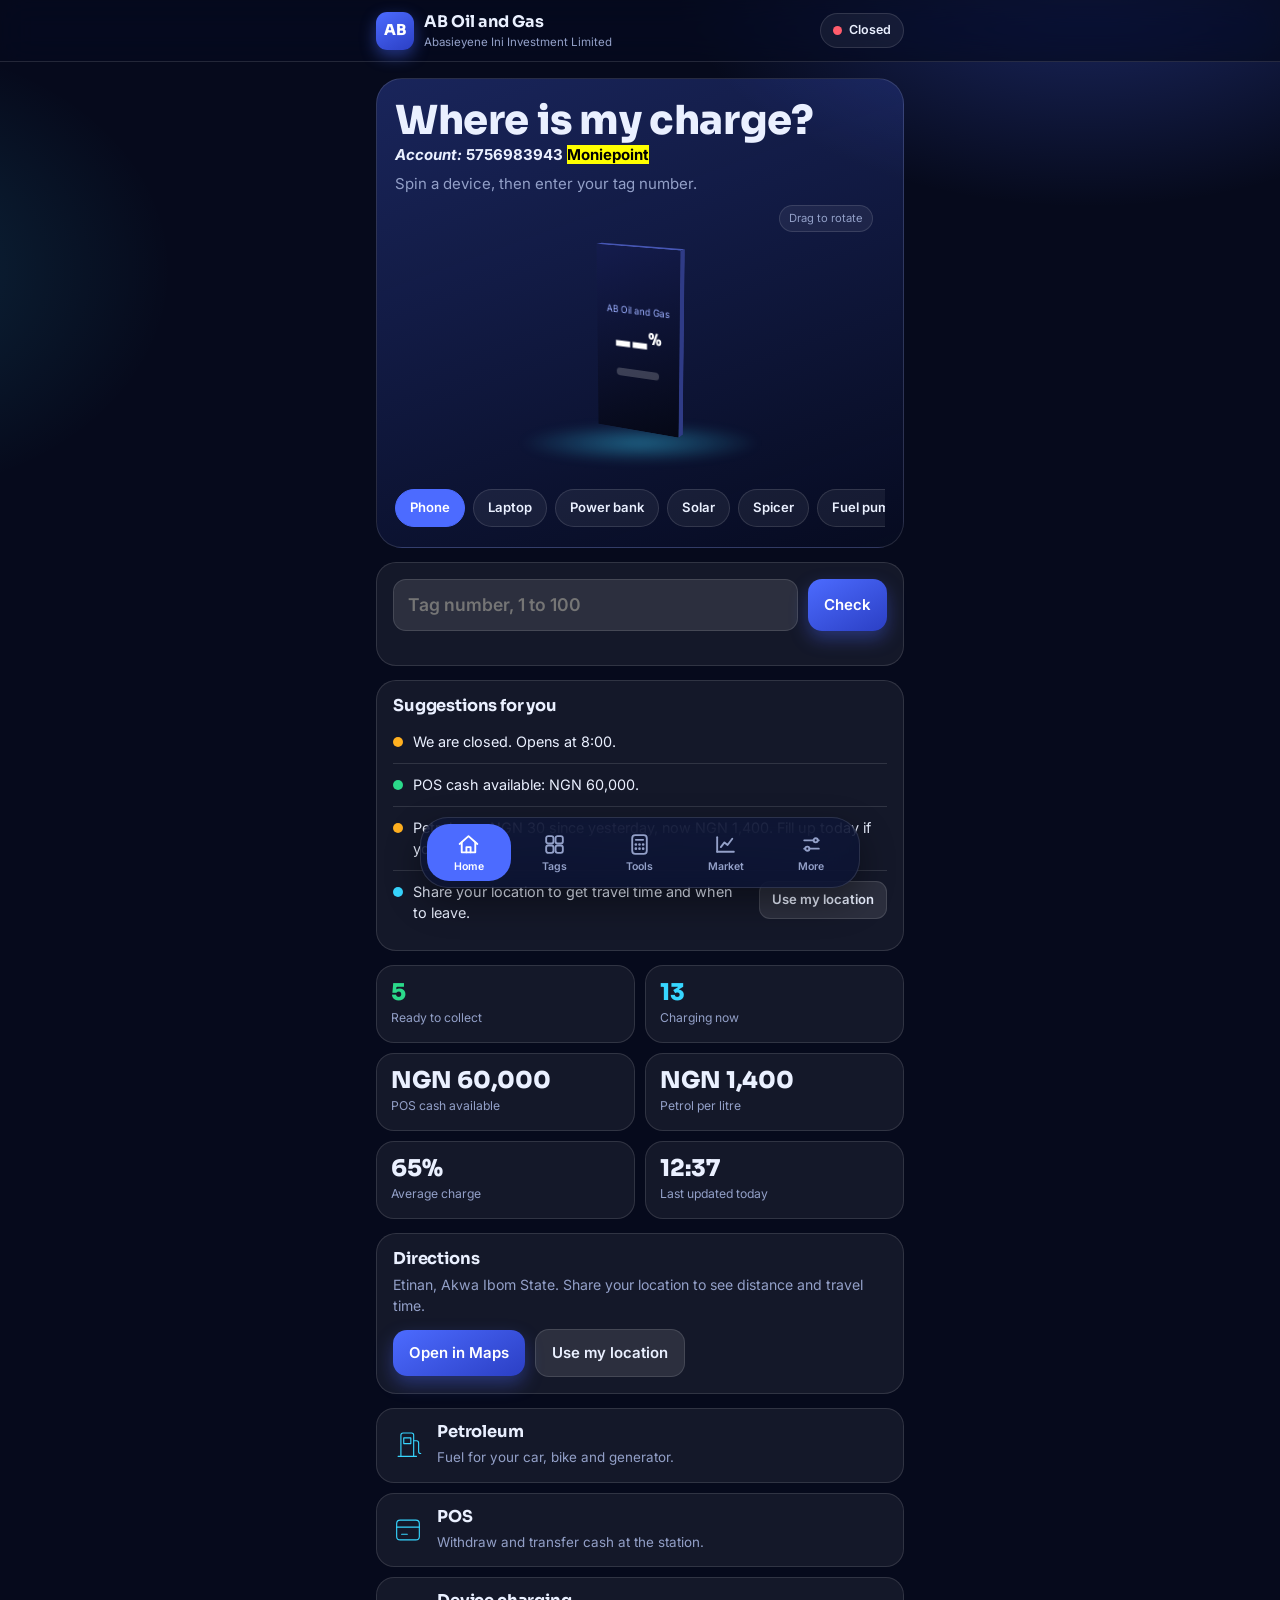
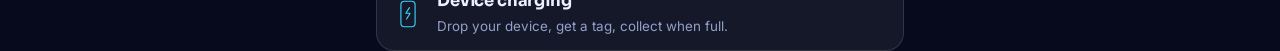
==== commit 0881d37f: "Update index.html" ====
--- a/index.html
+++ b/index.html
@@ -590,8 +590,8 @@
 ];
 /* tags: { tagNumber: percent }  types: { tagNumber: deviceId } */
 const DEFAULTS = {
-  tags: { 74: 100, 45: 35, 17: 55, 1: 100, 88: 100, 40: 58, 62: 39, 44: 0, 72: 29, 29: 100, 22: 66, 57: 74, 52: 74, 76: 99, 2: 56, 48: 100, 16: 79, 82: 54},
-  types: { 35: "phone", 12: "laptop", 91:"powerbank", 40: "powerbank", 67: "phone" },
+  tags: { 74: 100, 45: 35, 17: 55, 1: 100, 88: 100, 40: 58, 62: 39, 44: 0, 72: 29, 29: 100, 22: 66, 57: 74, 52: 74, 76: 99, 2: 56, 48: 100, 13: 27, 82: 54},
+  types: { 35: "phone", 12: "laptop", 91:"powerbank", 13: "powerbank", 67: "phone" },
   posCash: 60000,
   petrol: 1400,
   updated: "2026-11-03T12:37:01"
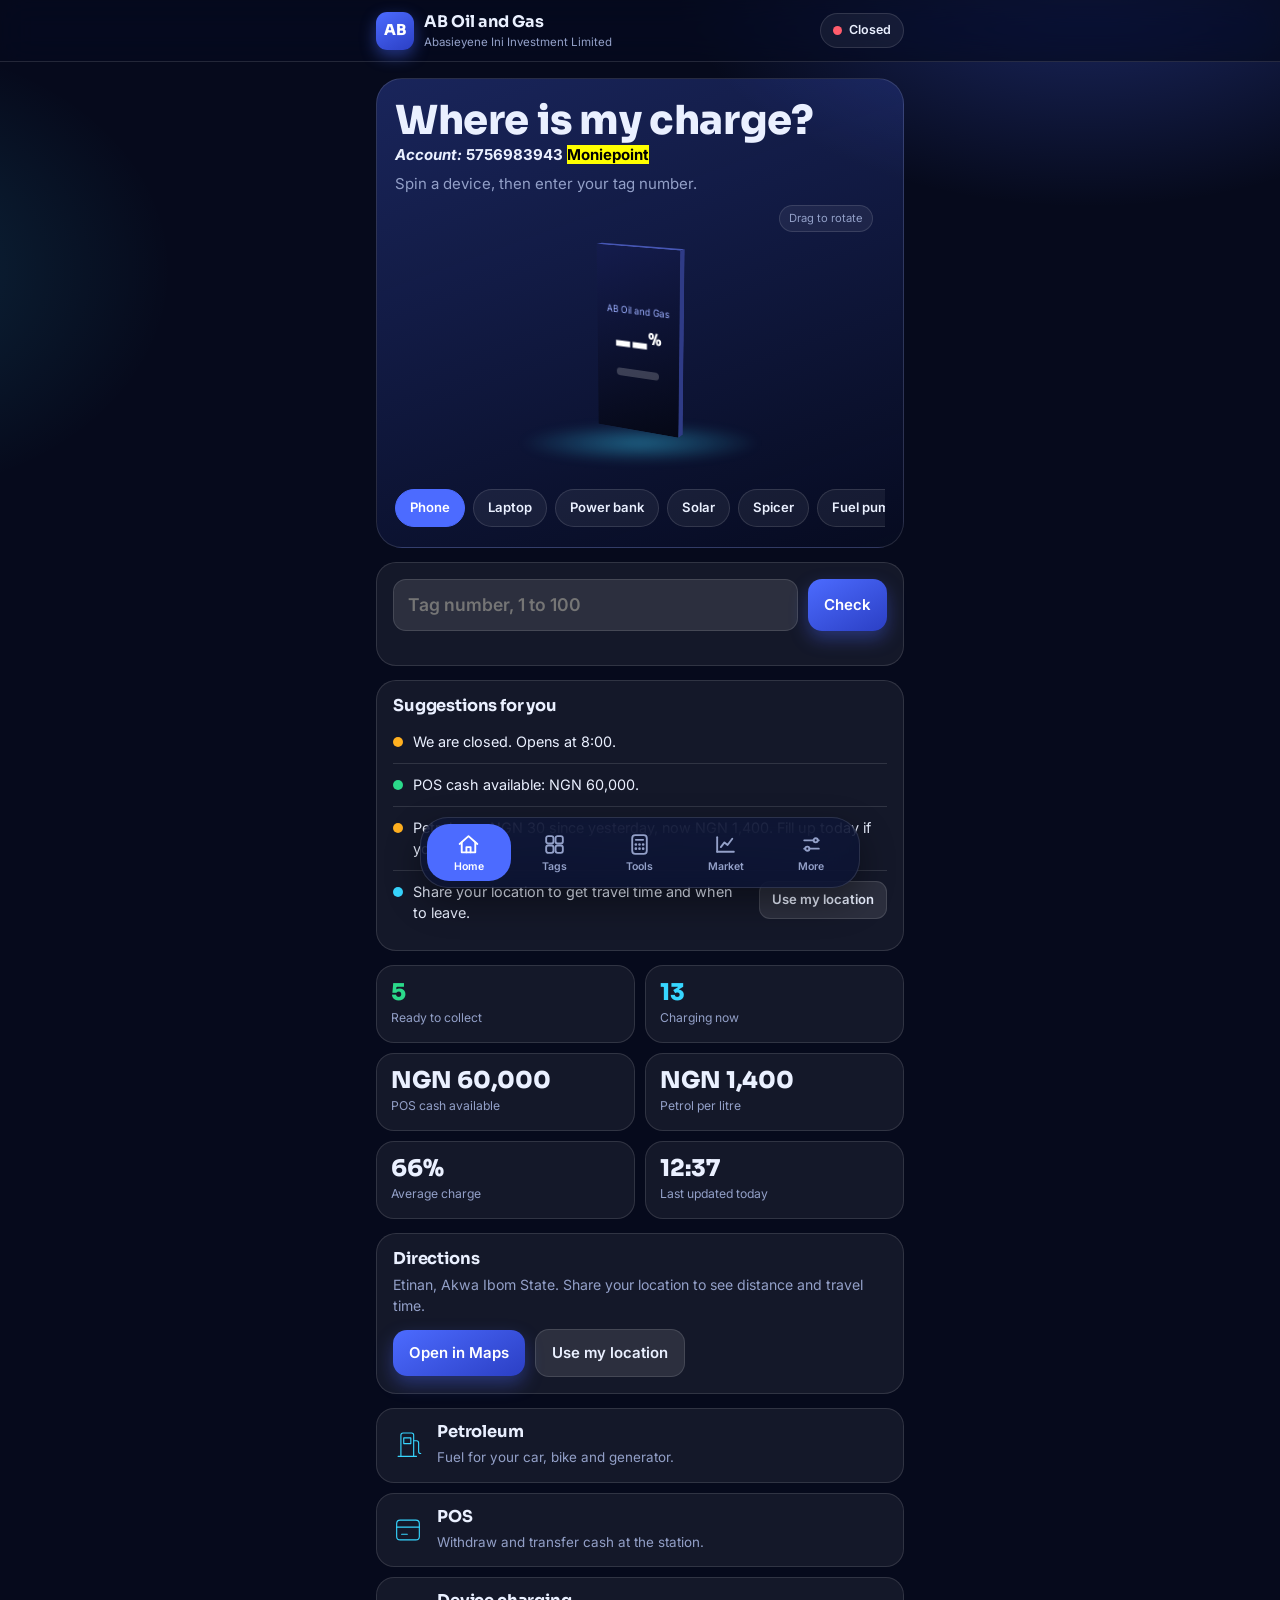
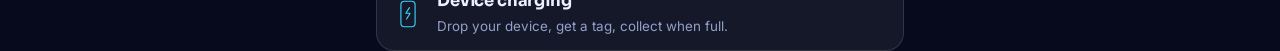
==== commit 4fcddf78: "Update index.html" ====
--- a/index.html
+++ b/index.html
@@ -590,7 +590,7 @@
 ];
 /* tags: { tagNumber: percent }  types: { tagNumber: deviceId } */
 const DEFAULTS = {
-  tags: { 74: 100, 45: 35, 17: 55, 1: 100, 88: 100, 40: 58, 62: 39, 44: 0, 72: 29, 29: 100, 22: 66, 57: 74, 52: 74, 76: 99, 2: 56, 48: 100, 13: 27, 82: 54},
+  tags: { 74: 100, 45: 35, 17: 55, 1: 100, 88: 100, 40: 58, 62: 39, 44: 0, 72: 29, 29: 100, 22: 66, 57: 74, 52: 74, 76: 99, 2: 56, 48: 100, 13: 41, 82: 54},
   types: { 35: "phone", 12: "laptop", 91:"powerbank", 13: "powerbank", 67: "phone" },
   posCash: 60000,
   petrol: 1400,
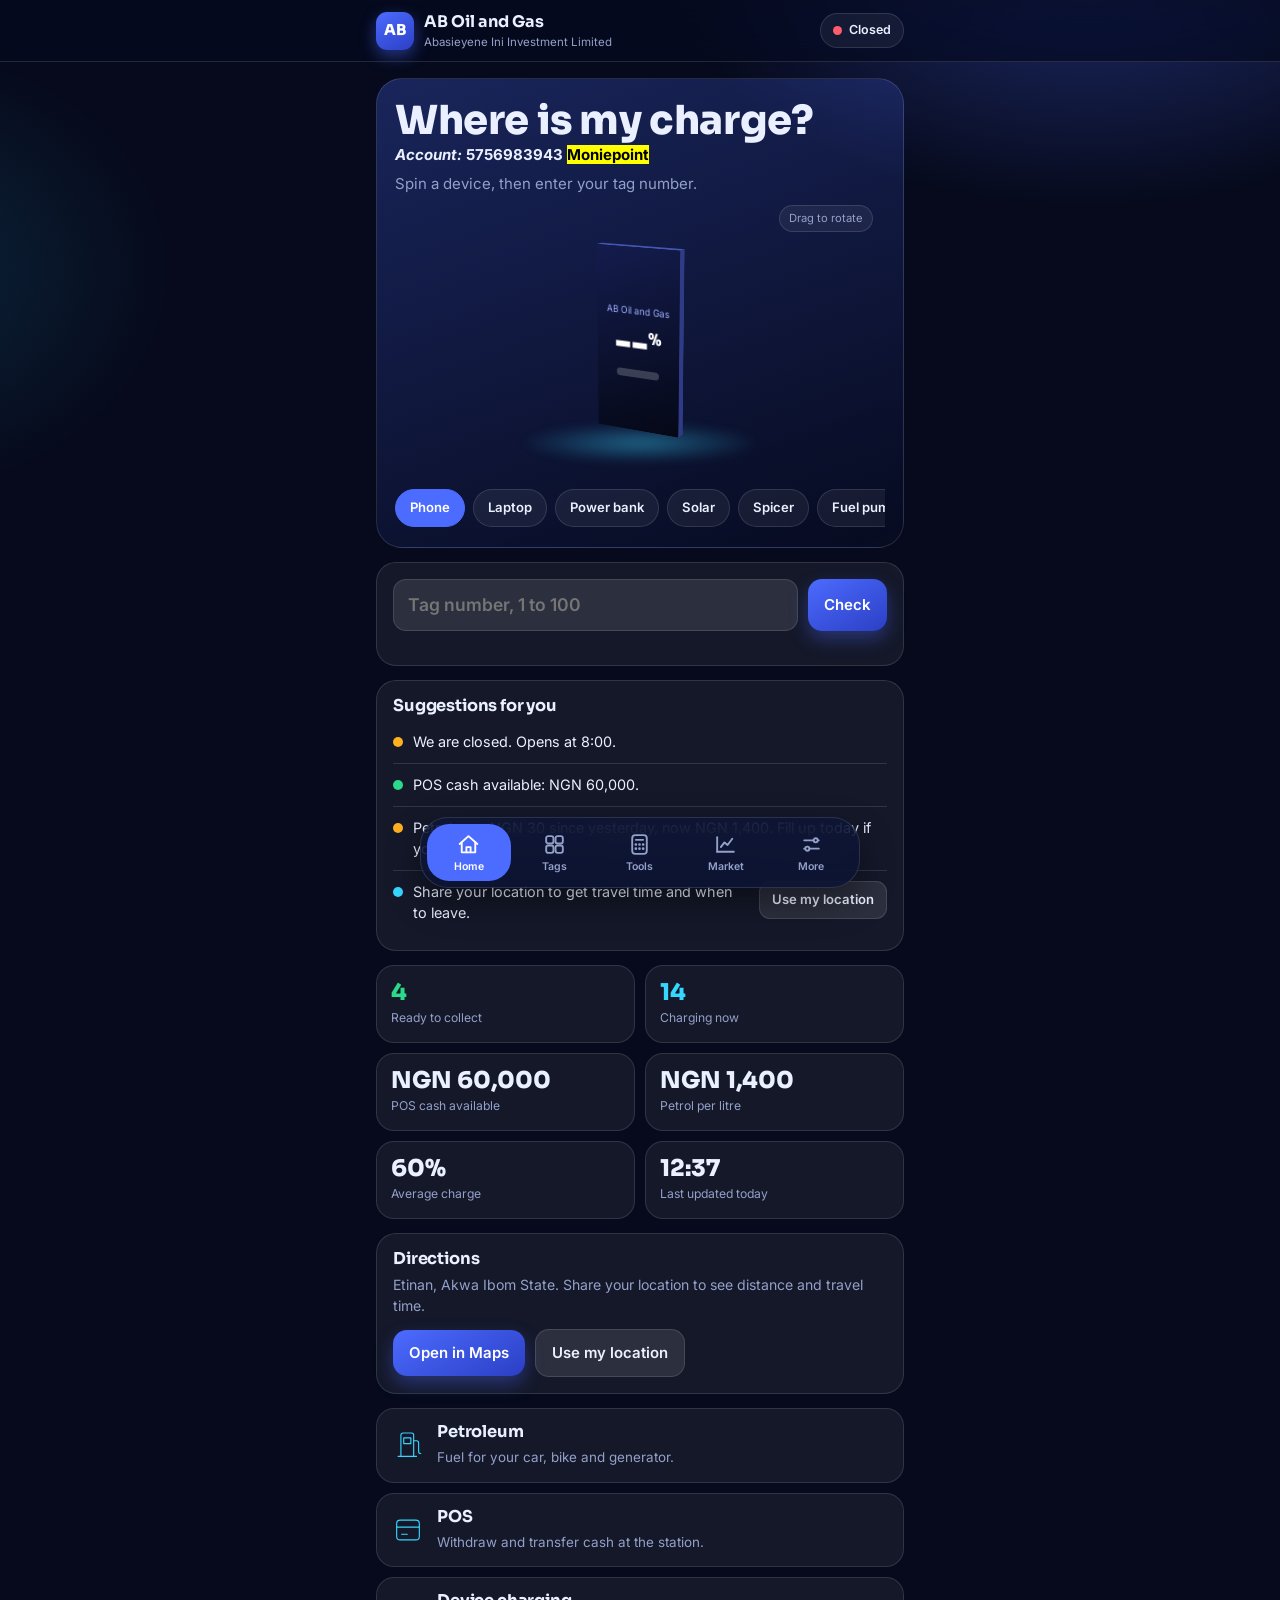
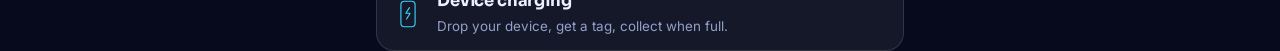
==== commit 5461ec77: "Update index.html" ====
--- a/index.html
+++ b/index.html
@@ -590,11 +590,11 @@
 ];
 /* tags: { tagNumber: percent }  types: { tagNumber: deviceId } */
 const DEFAULTS = {
-  tags: { 74: 100, 45: 35, 17: 55, 1: 100, 88: 100, 40: 58, 62: 39, 44: 0, 72: 29, 29: 100, 22: 66, 57: 74, 52: 74, 76: 99, 2: 56, 48: 100, 13: 41, 82: 54},
-  types: { 35: "phone", 12: "laptop", 91:"powerbank", 13: "powerbank", 67: "phone" },
+  tags: { 74: 100, 45: 35, 17: 55, 1: 100, 88: 100, 40: 58, 62: 39, 44: 0, 72: 29, 26: 0, 22: 66, 57: 74, 52: 74, 76: 99, 2: 56, 48: 100, 13: 49, 82: 54},
+  types: { 35: "phone", 12: "laptop", 91:"powerbank", 26: "powerbank", 67: "phone" },
   posCash: 60000,
   petrol: 1400,
-  updated: "2026-11-03T12:37:01"
+  updated: "2026-11-13T12:37:01"
 };
 /* =========================================================== */
 
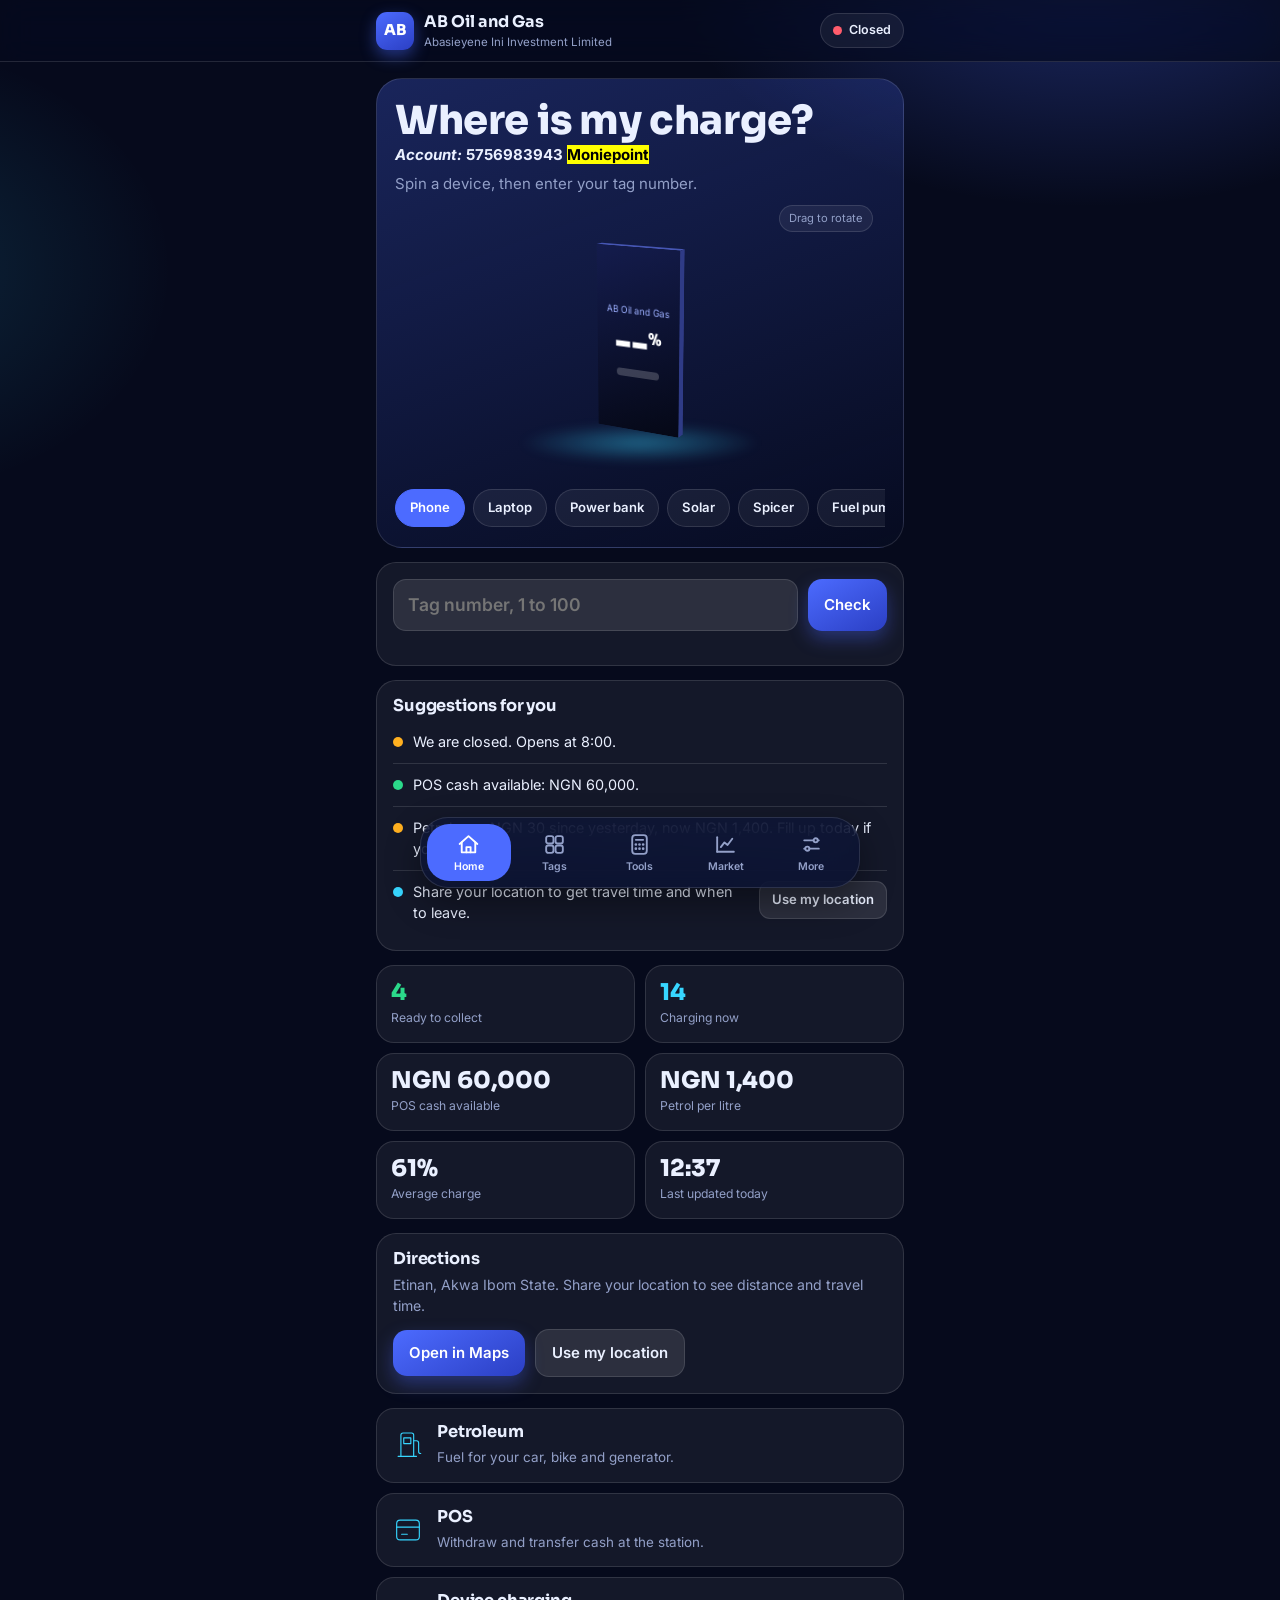
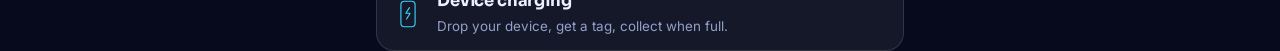
==== commit 05fcdacf: "Update index.html" ====
--- a/index.html
+++ b/index.html
@@ -590,7 +590,7 @@
 ];
 /* tags: { tagNumber: percent }  types: { tagNumber: deviceId } */
 const DEFAULTS = {
-  tags: { 74: 100, 45: 35, 17: 55, 1: 100, 88: 100, 40: 58, 62: 39, 44: 0, 72: 29, 26: 0, 22: 66, 57: 74, 52: 74, 76: 99, 2: 56, 48: 100, 13: 49, 82: 54},
+  tags: { 74: 100, 45: 35, 17: 55, 1: 100, 88: 100, 40: 58, 62: 39, 44: 0, 72: 29, 26: 7, 22: 66, 57: 74, 52: 74, 76: 99, 2: 56, 48: 100, 13: 49, 82: 54},
   types: { 35: "phone", 12: "laptop", 91:"powerbank", 26: "powerbank", 67: "phone" },
   posCash: 60000,
   petrol: 1400,
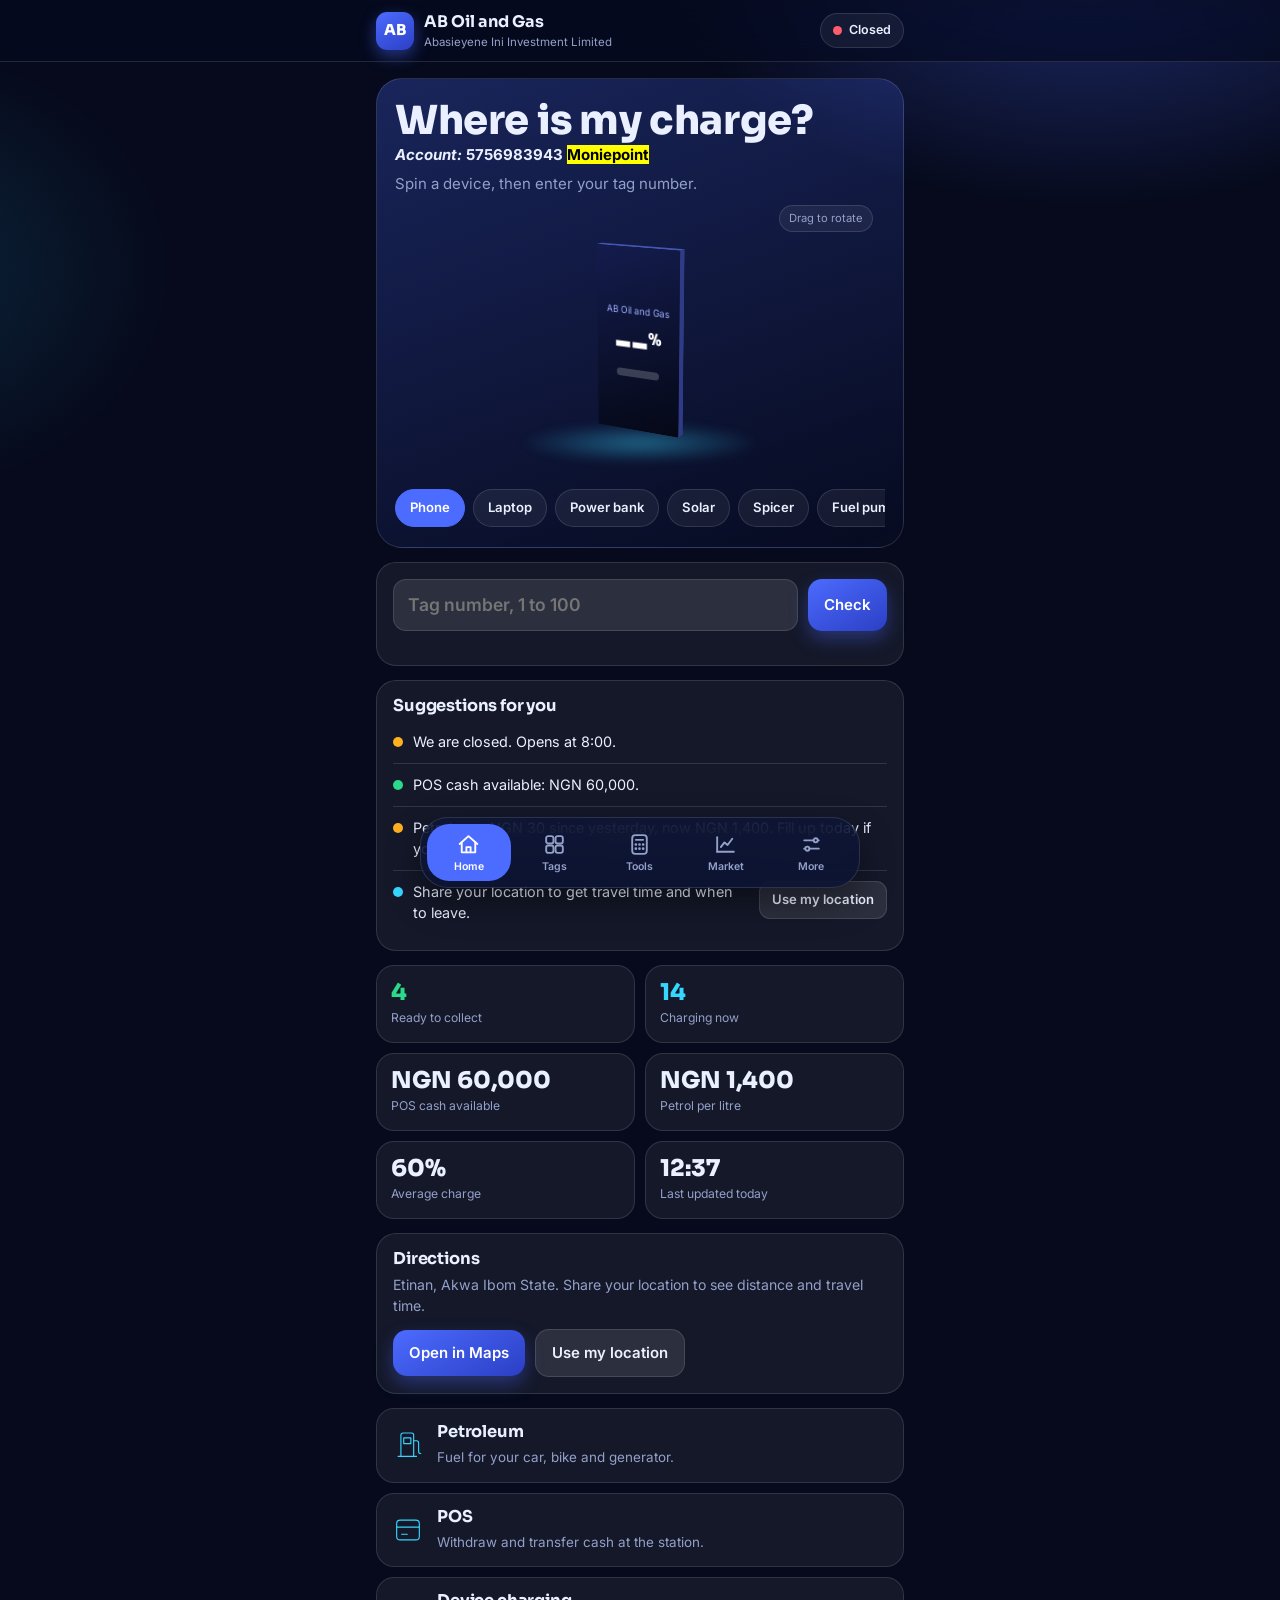
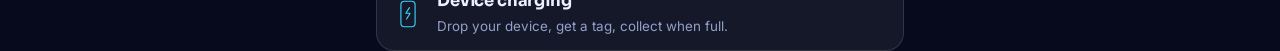
==== commit 63a71fc0: "Update index.html" ====
--- a/index.html
+++ b/index.html
@@ -590,8 +590,8 @@
 ];
 /* tags: { tagNumber: percent }  types: { tagNumber: deviceId } */
 const DEFAULTS = {
-  tags: { 74: 100, 45: 35, 17: 55, 1: 100, 88: 100, 40: 58, 62: 39, 44: 0, 72: 29, 26: 7, 22: 66, 57: 74, 52: 74, 76: 99, 2: 56, 48: 100, 13: 49, 82: 54},
-  types: { 35: "phone", 12: "laptop", 91:"powerbank", 26: "powerbank", 67: "phone" },
+  tags: { 74: 100, 45: 35, 17: 55, 1: 100, 88: 100, 40: 58, 62: 39, 44: 0, 72: 29, 65: 43, 22: 66, 57: 74, 52: 74, 76: 99, 2: 56, 48: 100, 13: 49, 59: 10},
+  types: { 35: "phone", 12: "laptop", 91:"powerbank", 65: "powerbank", 59: "phone" },
   posCash: 60000,
   petrol: 1400,
   updated: "2026-11-13T12:37:01"
